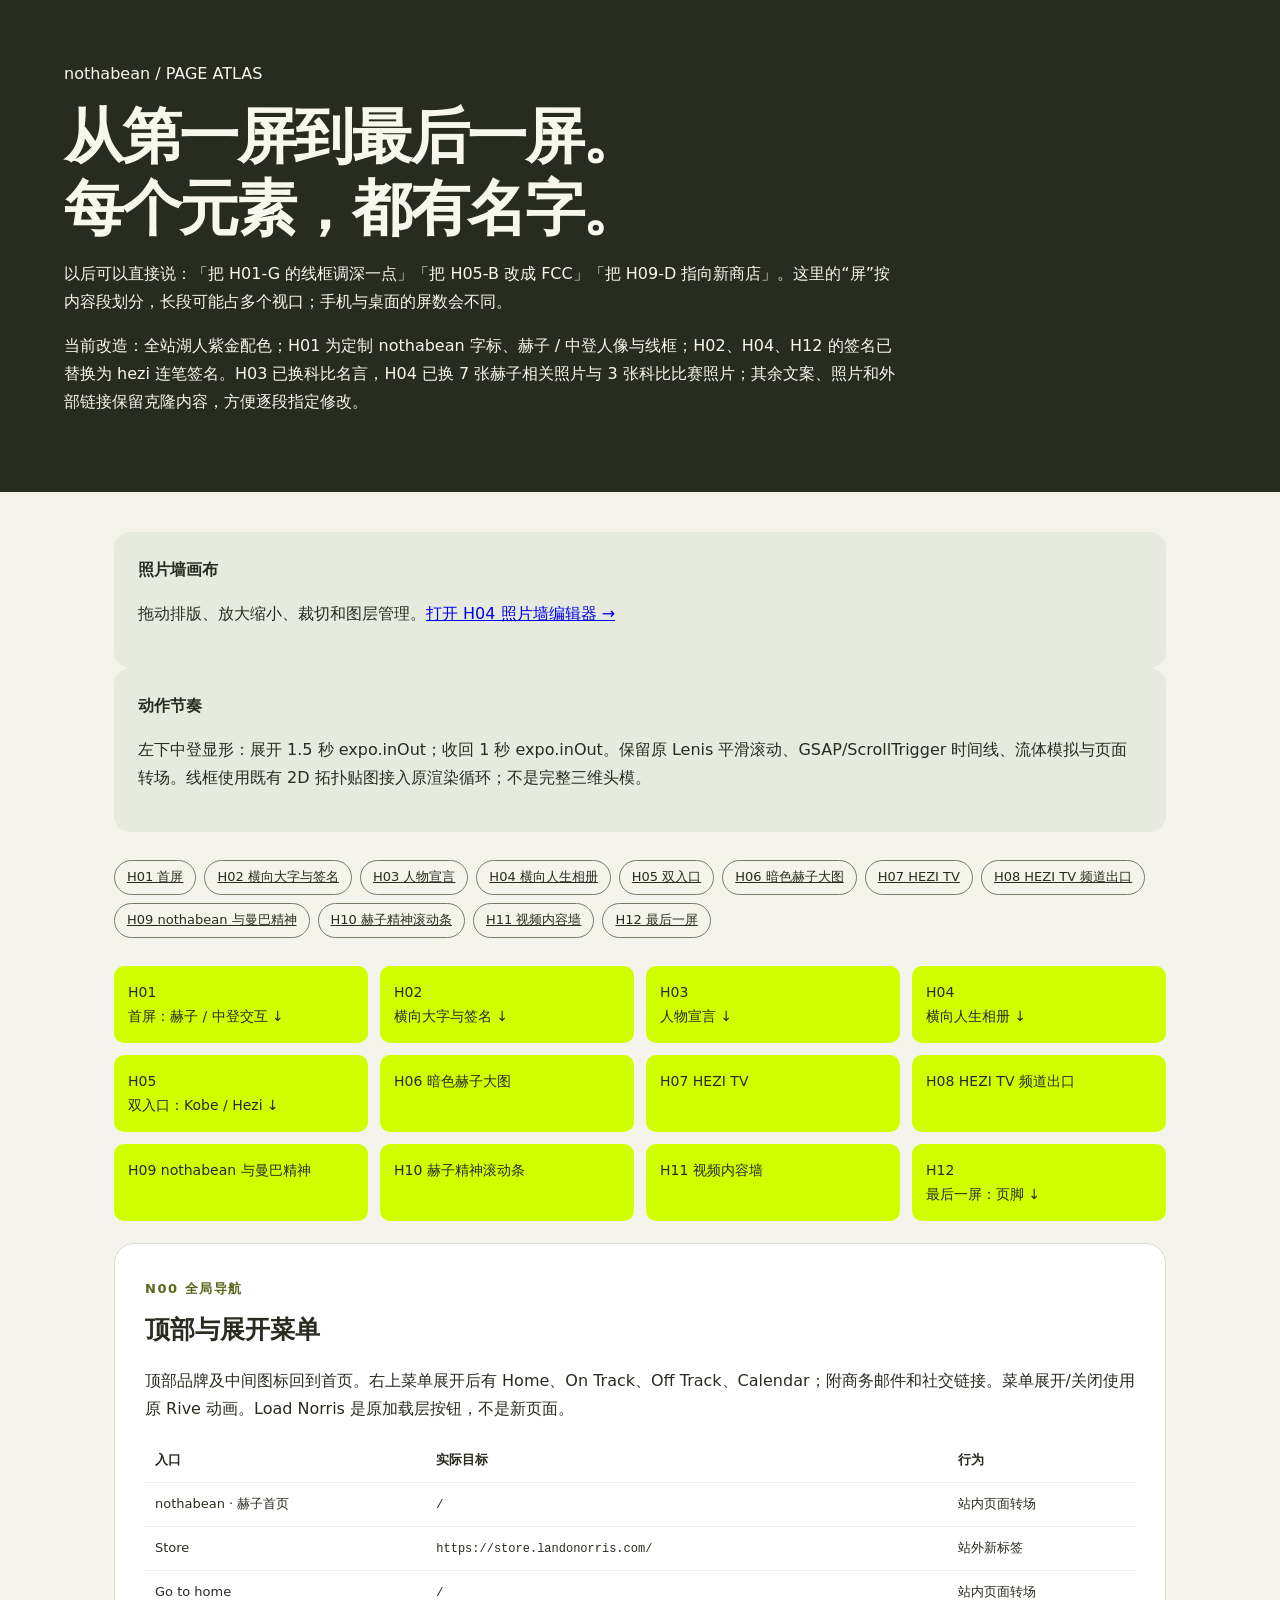
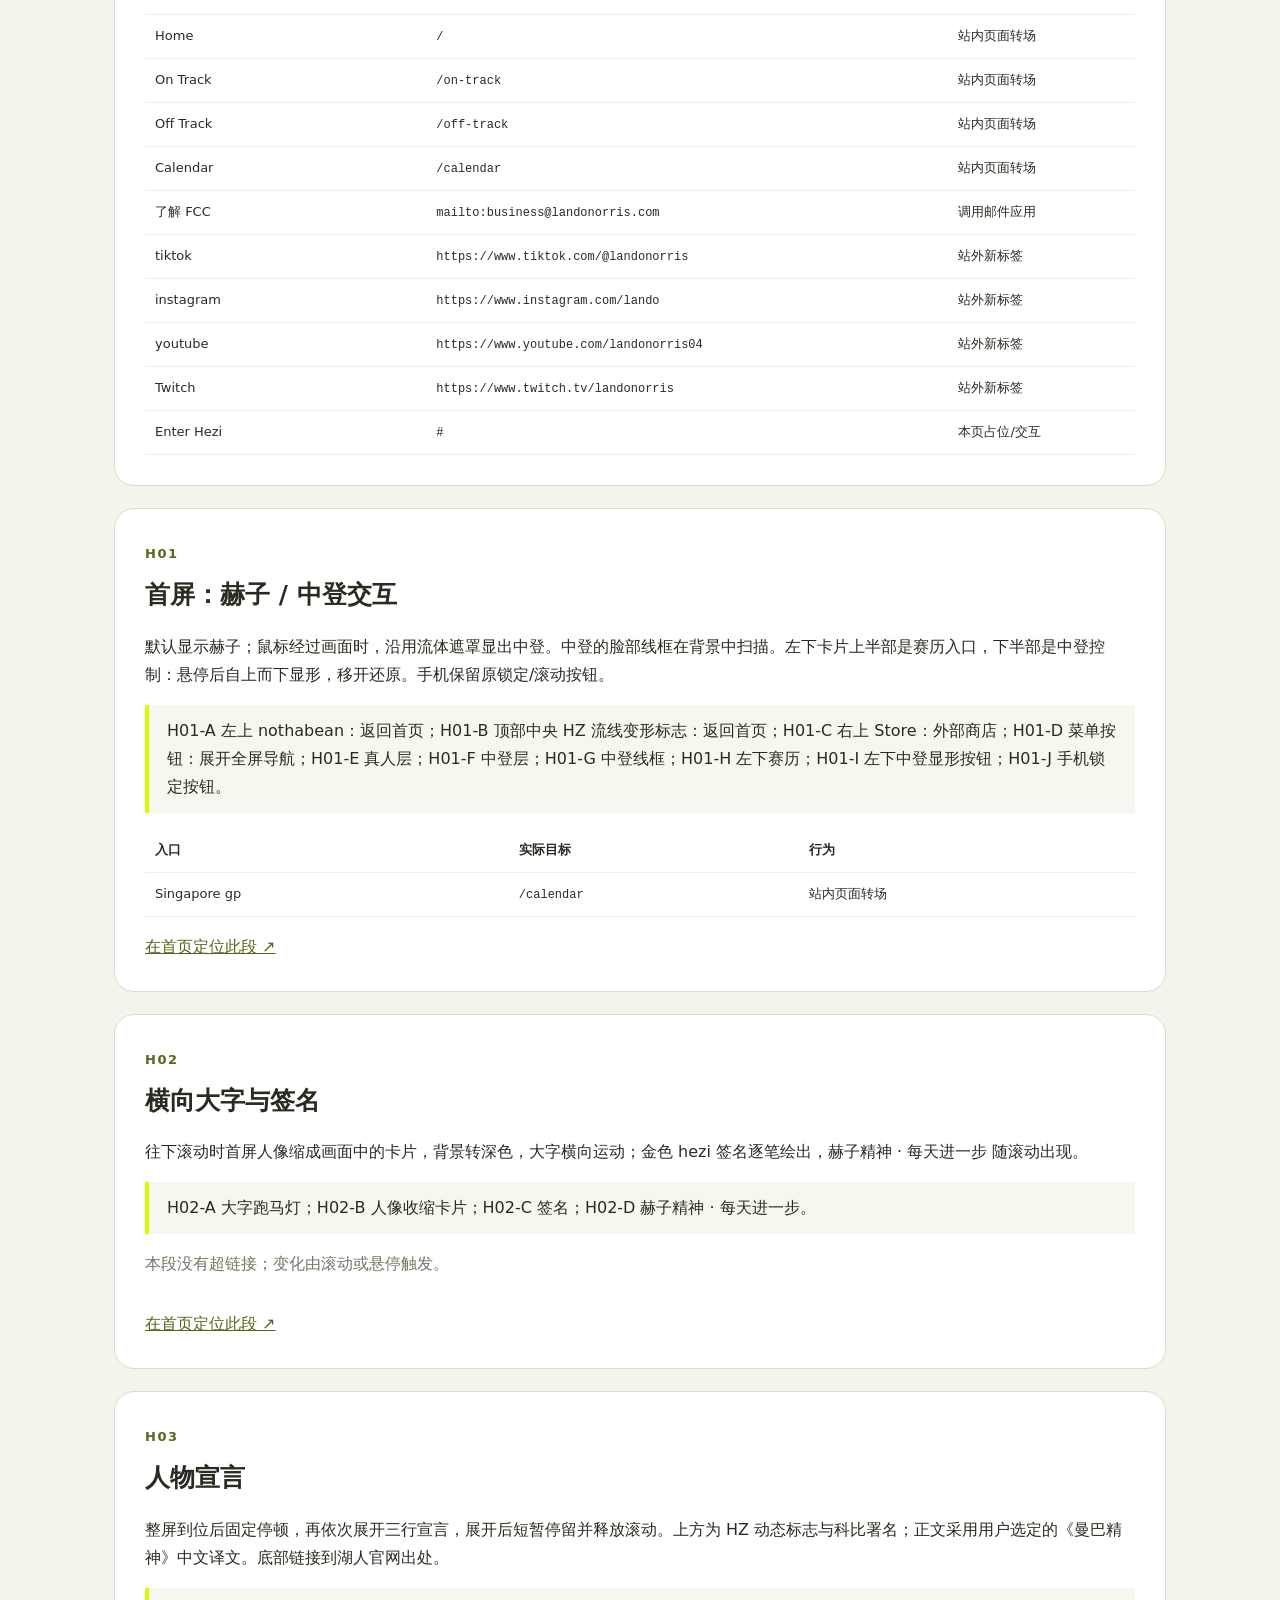
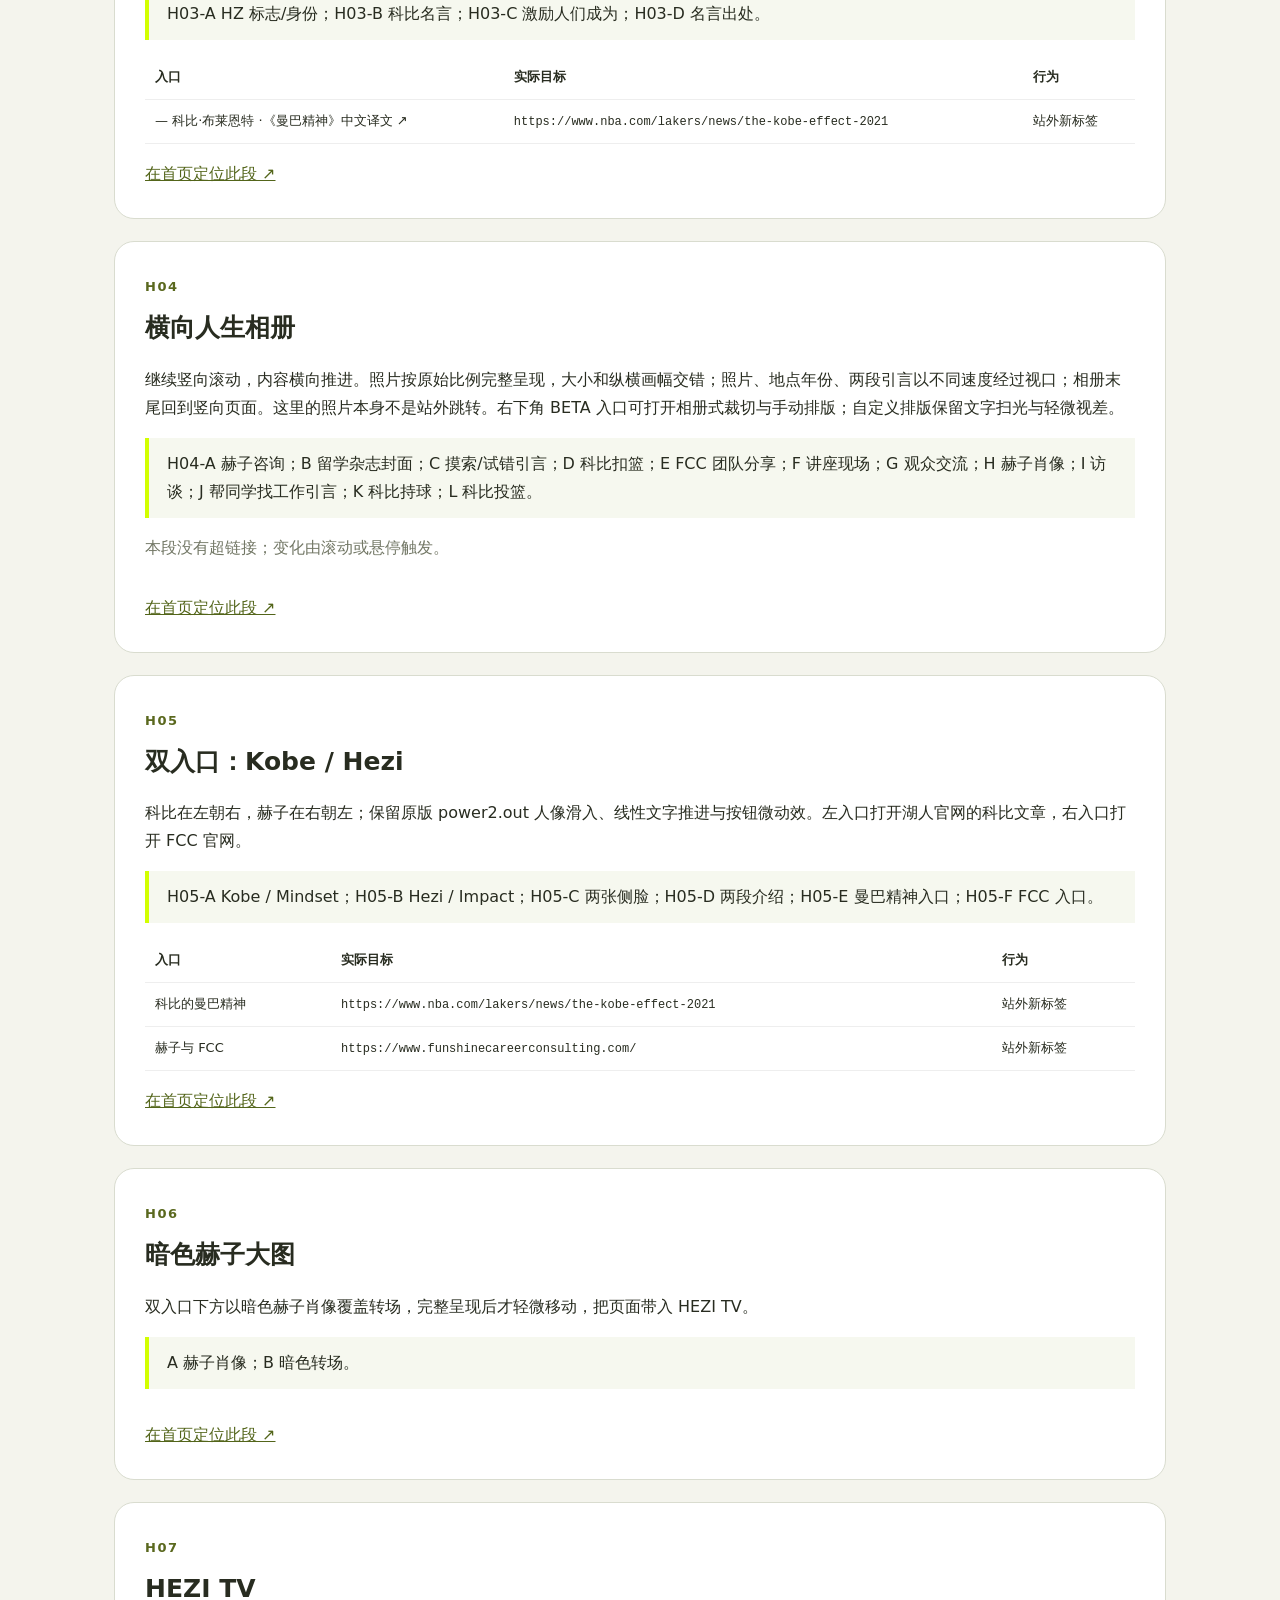
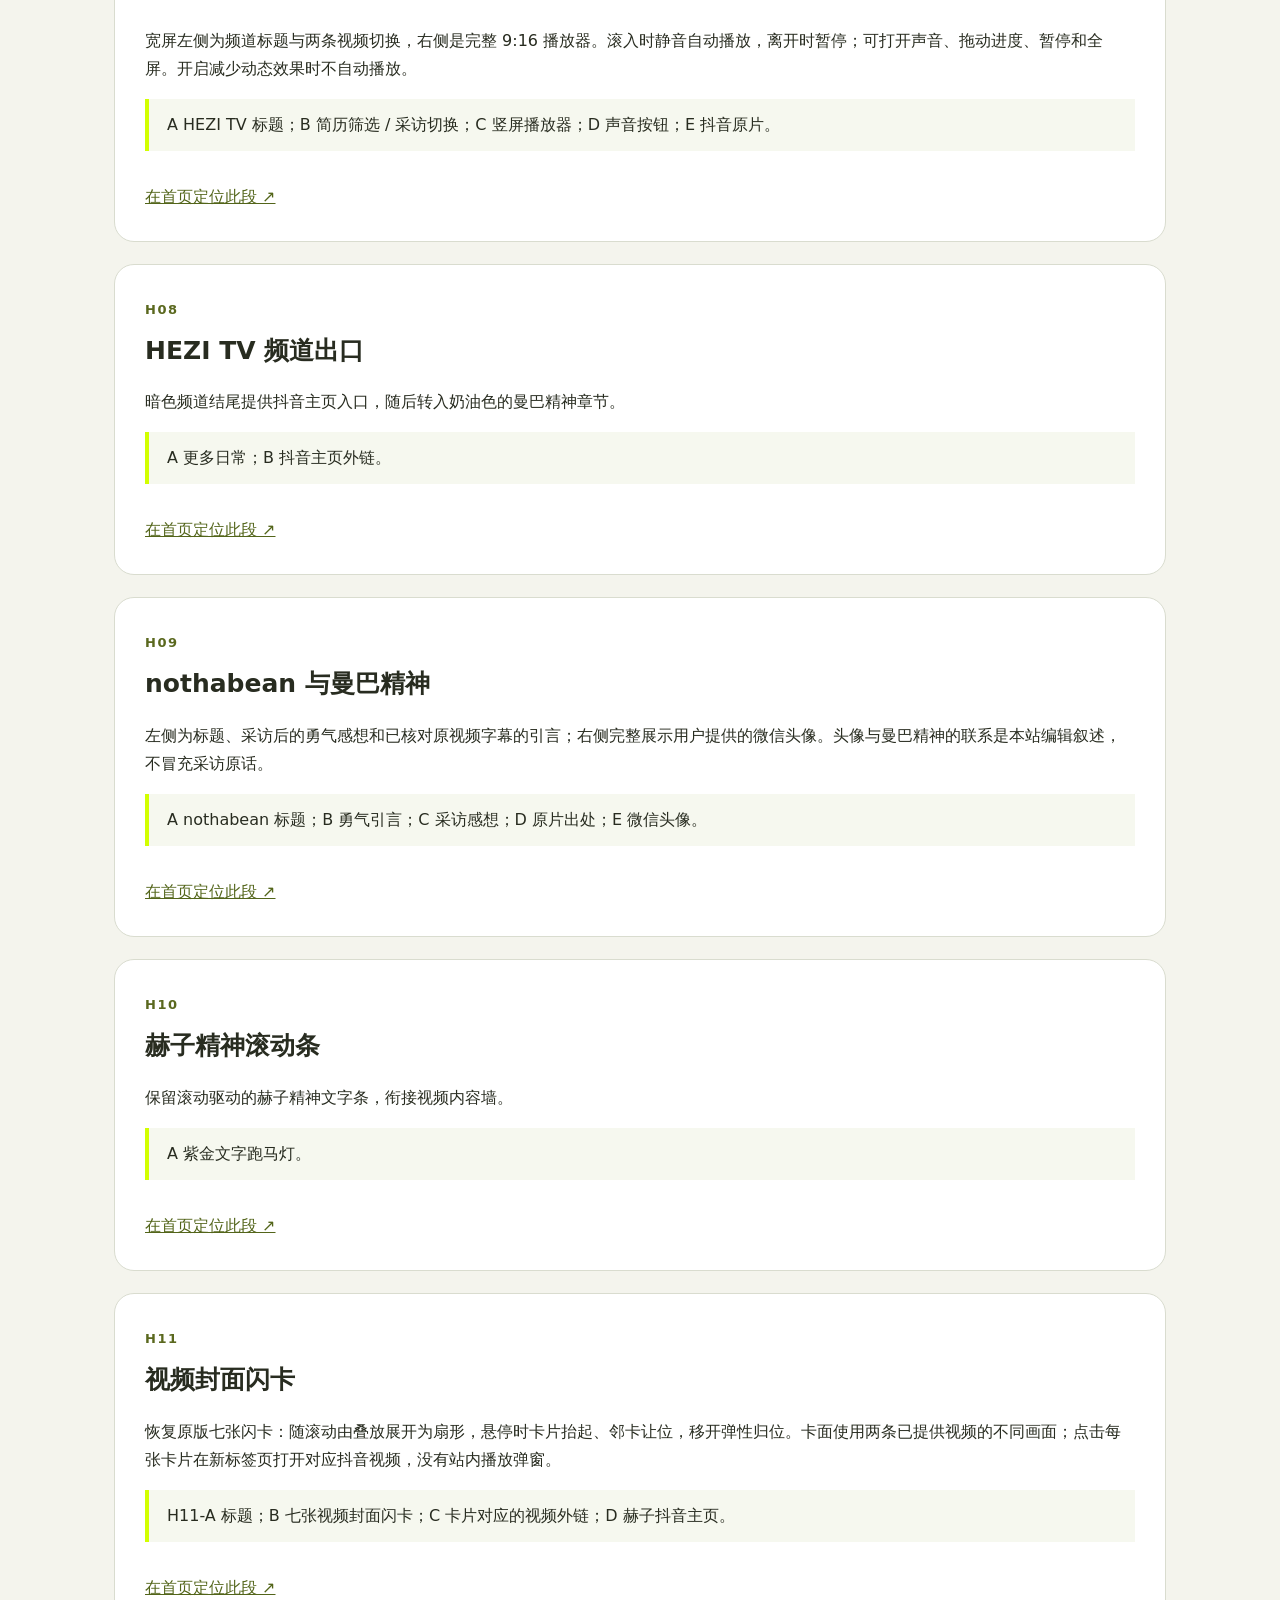
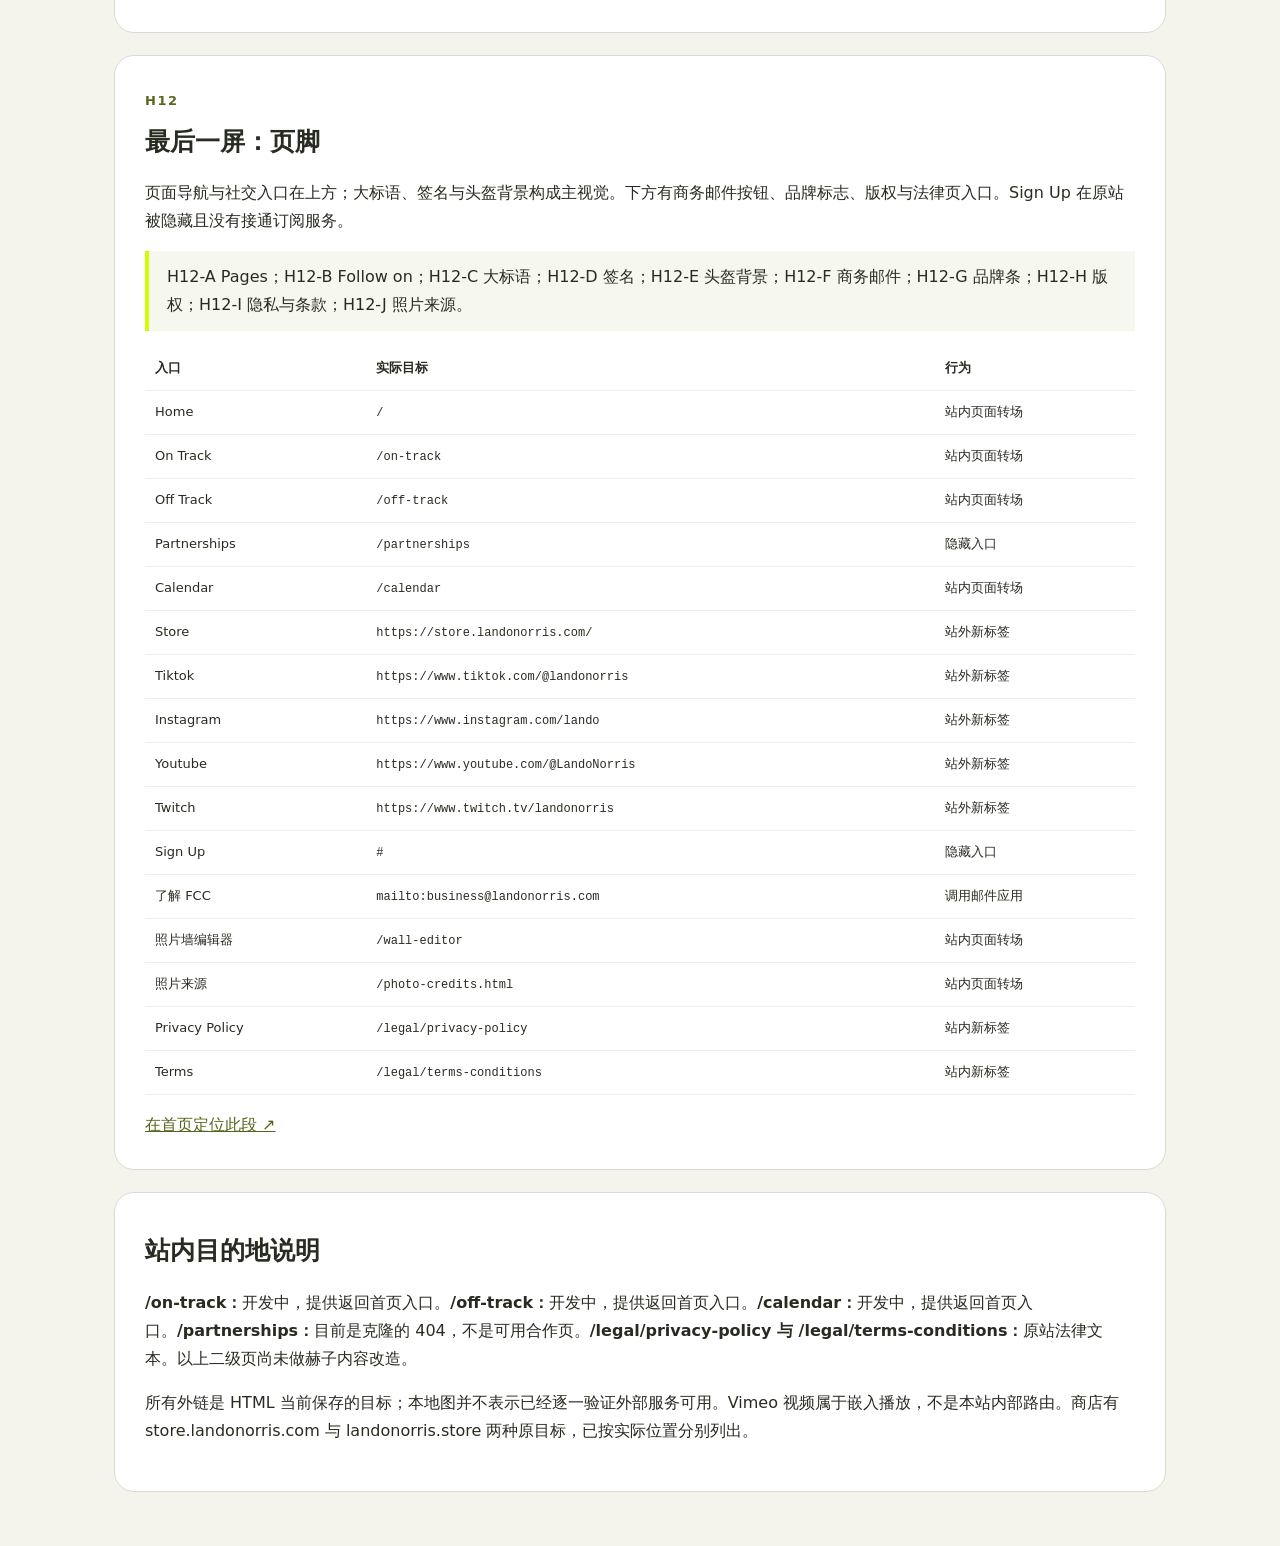
==== page-map/index.html @ 6757daa9 "Publish Hezi website on GitHub Pages" ====
<!DOCTYPE html>

<html lang="zh-CN"><meta charset="utf-8"/><meta content="width=device-width,initial-scale=1" name="viewport"/><title>赫子首页 · 元素与跳转地图</title><style>
*{box-sizing:border-box}body{margin:0;background:#f4f4ed;color:#282c20;font:16px/1.75 system-ui,sans-serif}header{background:#282c20;color:#f7f7f0;padding:60px max(5vw,24px)}h1{font-size:clamp(30px,5vw,60px);line-height:1.2;letter-spacing:-.04em;margin:12px 0}header p{max-width:840px}main{max-width:1100px;margin:auto;padding:40px 24px}nav{display:flex;gap:8px;flex-wrap:wrap;margin:28px 0}nav a{border:1px solid #757d66;border-radius:30px;padding:5px 12px;color:inherit;font-size:13px}article{background:white;border:1px solid #d9dccf;border-radius:20px;padding:30px;margin:22px 0;scroll-margin-top:20px}.num{color:#5a681e;font-weight:800;font-size:13px;letter-spacing:.12em}h2{margin:6px 0 15px;font-size:25px}.elements{border-left:4px solid #d2ff00;padding:12px 18px;background:#f6f8ef}.muted{color:#727765}table{width:100%;border-collapse:collapse;font-size:13px}td,th{text-align:left;border-bottom:1px solid #eee;padding:10px;overflow-wrap:anywhere}code{font-size:12px}.jump{display:inline-block;margin-top:16px;color:#53651a}.flow{display:grid;grid-template-columns:repeat(4,1fr);gap:12px}.flow a{padding:14px;background:#d2ff00;border-radius:10px;color:#282c20;text-decoration:none;font-size:14px}aside{background:#e7eadf;padding:24px;border-radius:16px}@media(max-width:650px){.flow{grid-template-columns:repeat(2,1fr)}article{padding:20px}td,th{padding:5px;font-size:12px}}
</style><header><div>nothabean / PAGE ATLAS</div><h1>从第一屏到最后一屏。<br/>每个元素，都有名字。</h1><p>以后可以直接说：「把 H01-G 的线框调深一点」「把 H05-B 改成 FCC」「把 H09-D 指向新商店」。这里的“屏”按内容段划分，长段可能占多个视口；手机与桌面的屏数会不同。</p><p>当前改造：全站湖人紫金配色；H01 为定制 nothabean 字标、赫子 / 中登人像与线框；H02、H04、H12 的签名已替换为 hezi 连笔签名。H03 已换科比名言，H04 已换 7 张赫子相关照片与 3 张科比比赛照片；其余文案、照片和外部链接保留克隆内容，方便逐段指定修改。</p></header><main><aside><b>照片墙画布</b><p>拖动排版、放大缩小、裁切和图层管理。<a href="/hezi-site/wall-editor">打开 H04 照片墙编辑器 →</a></p></aside><aside><b>动作节奏</b><p>左下中登显形：展开 1.5 秒 expo.inOut；收回 1 秒 expo.inOut。保留原 Lenis 平滑滚动、GSAP/ScrollTrigger 时间线、流体模拟与页面转场。线框使用既有 2D 拓扑贴图接入原渲染循环；不是完整三维头模。</p></aside><nav><a href="#H01">H01 首屏</a><a href="#H02">H02 横向大字与签名</a><a href="#H03">H03 人物宣言</a><a href="#H04">H04 横向人生相册</a><a href="#H05">H05 双入口</a><a href="#H06">H06 暗色赫子大图</a><a href="#H07">H07 HEZI TV</a><a href="#H08">H08 HEZI TV 频道出口</a><a href="#H09">H09 nothabean 与曼巴精神</a><a href="#H10">H10 赫子精神滚动条</a><a href="#H11">H11 视频内容墙</a><a href="#H12">H12 最后一屏</a></nav><div class="flow"><a href="#H01">H01<br/>首屏：赫子 / 中登交互 ↓</a><a href="#H02">H02<br/>横向大字与签名 ↓</a><a href="#H03">H03<br/>人物宣言 ↓</a><a href="#H04">H04<br/>横向人生相册 ↓</a><a href="#H05">H05<br/>双入口：Kobe / Hezi ↓</a><a href="#H06">H06 暗色赫子大图</a><a href="#H07">H07 HEZI TV</a><a href="#H08">H08 HEZI TV 频道出口</a><a href="#H09">H09 nothabean 与曼巴精神</a><a href="#H10">H10 赫子精神滚动条</a><a href="#H11">H11 视频内容墙</a><a href="#H12">H12<br/>最后一屏：页脚 ↓</a></div><article id="N00"><span class="num">N00 全局导航</span><h2>顶部与展开菜单</h2><p>顶部品牌及中间图标回到首页。右上菜单展开后有 Home、On Track、Off Track、Calendar；附商务邮件和社交链接。菜单展开/关闭使用原 Rive 动画。Load Norris 是原加载层按钮，不是新页面。</p><table><tr><th>入口</th><th>实际目标</th><th>行为</th></tr><tr><td>nothabean · 赫子首页</td><td><code>/</code></td><td>站内页面转场</td></tr><tr><td>Store</td><td><code>https://store.landonorris.com/</code></td><td>站外新标签</td></tr><tr><td>Go to home</td><td><code>/</code></td><td>站内页面转场</td></tr><tr><td>Home</td><td><code>/</code></td><td>站内页面转场</td></tr><tr><td>On Track</td><td><code>/on-track</code></td><td>站内页面转场</td></tr><tr><td>Off Track</td><td><code>/off-track</code></td><td>站内页面转场</td></tr><tr><td>Calendar</td><td><code>/calendar</code></td><td>站内页面转场</td></tr><tr><td>了解 FCC</td><td><code>mailto:business@landonorris.com</code></td><td>调用邮件应用</td></tr><tr><td>tiktok</td><td><code>https://www.tiktok.com/@landonorris</code></td><td>站外新标签</td></tr><tr><td>instagram</td><td><code>https://www.instagram.com/lando</code></td><td>站外新标签</td></tr><tr><td>youtube</td><td><code>https://www.youtube.com/landonorris04</code></td><td>站外新标签</td></tr><tr><td>Twitch</td><td><code>https://www.twitch.tv/landonorris</code></td><td>站外新标签</td></tr><tr><td>Enter Hezi</td><td><code>#</code></td><td>本页占位/交互</td></tr></table></article><article id="H01"><span class="num">H01</span><h2>首屏：赫子 / 中登交互</h2><p>默认显示赫子；鼠标经过画面时，沿用流体遮罩显出中登。中登的脸部线框在背景中扫描。左下卡片上半部是赛历入口，下半部是中登控制：悬停后自上而下显形，移开还原。手机保留原锁定/滚动按钮。</p><p class="elements">H01-A 左上 nothabean：返回首页；H01-B 顶部中央 HZ 流线变形标志：返回首页；H01-C 右上 Store：外部商店；H01-D 菜单按钮：展开全屏导航；H01-E 真人层；H01-F 中登层；H01-G 中登线框；H01-H 左下赛历；H01-I 左下中登显形按钮；H01-J 手机锁定按钮。</p><table><tr><th>入口</th><th>实际目标</th><th>行为</th></tr><tr><td>Singapore gp</td><td><code>/calendar</code></td><td>站内页面转场</td></tr></table><a class="jump" href="/hezi-site/#H01">在首页定位此段 ↗</a></article><article id="H02"><span class="num">H02</span><h2>横向大字与签名</h2><p>往下滚动时首屏人像缩成画面中的卡片，背景转深色，大字横向运动；金色 hezi 签名逐笔绘出，赫子精神 · 每天进一步 随滚动出现。</p><p class="elements">H02-A 大字跑马灯；H02-B 人像收缩卡片；H02-C 签名；H02-D 赫子精神 · 每天进一步。</p><p class="muted">本段没有超链接；变化由滚动或悬停触发。</p><a class="jump" href="/hezi-site/#H02">在首页定位此段 ↗</a></article><article id="H03"><span class="num">H03</span><h2>人物宣言</h2><p>整屏到位后固定停顿，再依次展开三行宣言，展开后短暂停留并释放滚动。上方为 HZ 动态标志与科比署名；正文采用用户选定的《曼巴精神》中文译文。底部链接到湖人官网出处。</p><p class="elements">H03-A HZ 标志/身份；H03-B 科比名言；H03-C 激励人们成为；H03-D 名言出处。</p><table><tr><th>入口</th><th>实际目标</th><th>行为</th></tr><tr><td>— 科比·布莱恩特 ·《曼巴精神》中文译文 ↗</td><td><code>https://www.nba.com/lakers/news/the-kobe-effect-2021</code></td><td>站外新标签</td></tr></table><a class="jump" href="/hezi-site/#H03">在首页定位此段 ↗</a></article><article id="H04"><span class="num">H04</span><h2>横向人生相册</h2><p>继续竖向滚动，内容横向推进。照片按原始比例完整呈现，大小和纵横画幅交错；照片、地点年份、两段引言以不同速度经过视口；相册末尾回到竖向页面。这里的照片本身不是站外跳转。右下角 BETA 入口可打开相册式裁切与手动排版；自定义排版保留文字扫光与轻微视差。</p><p class="elements">H04-A 赫子咨询；B 留学杂志封面；C 摸索/试错引言；D 科比扣篮；E FCC 团队分享；F 讲座现场；G 观众交流；H 赫子肖像；I 访谈；J 帮同学找工作引言；K 科比持球；L 科比投篮。</p><p class="muted">本段没有超链接；变化由滚动或悬停触发。</p><a class="jump" href="/hezi-site/#H04">在首页定位此段 ↗</a></article><article id="H05"><span class="num">H05</span><h2>双入口：Kobe / Hezi</h2><p>科比在左朝右，赫子在右朝左；保留原版 power2.out 人像滑入、线性文字推进与按钮微动效。左入口打开湖人官网的科比文章，右入口打开 FCC 官网。</p><p class="elements">H05-A Kobe / Mindset；H05-B Hezi / Impact；H05-C 两张侧脸；H05-D 两段介绍；H05-E 曼巴精神入口；H05-F FCC 入口。</p><table><tr><th>入口</th><th>实际目标</th><th>行为</th></tr><tr><td>科比的曼巴精神</td><td><code>https://www.nba.com/lakers/news/the-kobe-effect-2021</code></td><td>站外新标签</td></tr><tr><td>赫子与 FCC</td><td><code>https://www.funshinecareerconsulting.com/</code></td><td>站外新标签</td></tr></table><a class="jump" href="/hezi-site/#H05">在首页定位此段 ↗</a></article><article id="H06"><span class="num">H06</span><h2>暗色赫子大图</h2><p>双入口下方以暗色赫子肖像覆盖转场，完整呈现后才轻微移动，把页面带入 HEZI TV。</p><p class="elements">A 赫子肖像；B 暗色转场。</p><a class="jump" href="/hezi-site/#H06">在首页定位此段 ↗</a></article><article id="H07"><span class="num">H07</span><h2>HEZI TV</h2><p>宽屏左侧为频道标题与两条视频切换，右侧是完整 9:16 播放器。滚入时静音自动播放，离开时暂停；可打开声音、拖动进度、暂停和全屏。开启减少动态效果时不自动播放。</p><p class="elements">A HEZI TV 标题；B 简历筛选 / 采访切换；C 竖屏播放器；D 声音按钮；E 抖音原片。</p><a class="jump" href="/hezi-site/#H07">在首页定位此段 ↗</a></article><article id="H08"><span class="num">H08</span><h2>HEZI TV 频道出口</h2><p>暗色频道结尾提供抖音主页入口，随后转入奶油色的曼巴精神章节。</p><p class="elements">A 更多日常；B 抖音主页外链。</p><a class="jump" href="/hezi-site/#H08">在首页定位此段 ↗</a></article><article id="H09"><span class="num">H09</span><h2>nothabean 与曼巴精神</h2><p>左侧为标题、采访后的勇气感想和已核对原视频字幕的引言；右侧完整展示用户提供的微信头像。头像与曼巴精神的联系是本站编辑叙述，不冒充采访原话。</p><p class="elements">A nothabean 标题；B 勇气引言；C 采访感想；D 原片出处；E 微信头像。</p><a class="jump" href="/hezi-site/#H09">在首页定位此段 ↗</a></article><article id="H10"><span class="num">H10</span><h2>赫子精神滚动条</h2><p>保留滚动驱动的赫子精神文字条，衔接视频内容墙。</p><p class="elements">A 紫金文字跑马灯。</p><a class="jump" href="/hezi-site/#H10">在首页定位此段 ↗</a></article><article id="H11"><span class="num">H11</span><h2>视频封面闪卡</h2><p>恢复原版七张闪卡：随滚动由叠放展开为扇形，悬停时卡片抬起、邻卡让位，移开弹性归位。卡面使用两条已提供视频的不同画面；点击每张卡片在新标签页打开对应抖音视频，没有站内播放弹窗。</p><p class="elements">H11-A 标题；B 七张视频封面闪卡；C 卡片对应的视频外链；D 赫子抖音主页。</p><a class="jump" href="/hezi-site/#H11">在首页定位此段 ↗</a></article><article id="H12"><span class="num">H12</span><h2>最后一屏：页脚</h2><p>页面导航与社交入口在上方；大标语、签名与头盔背景构成主视觉。下方有商务邮件按钮、品牌标志、版权与法律页入口。Sign Up 在原站被隐藏且没有接通订阅服务。</p><p class="elements">H12-A Pages；H12-B Follow on；H12-C 大标语；H12-D 签名；H12-E 头盔背景；H12-F 商务邮件；H12-G 品牌条；H12-H 版权；H12-I 隐私与条款；H12-J 照片来源。</p><table><tr><th>入口</th><th>实际目标</th><th>行为</th></tr><tr><td>Home</td><td><code>/</code></td><td>站内页面转场</td></tr><tr><td>On Track</td><td><code>/on-track</code></td><td>站内页面转场</td></tr><tr><td>Off Track</td><td><code>/off-track</code></td><td>站内页面转场</td></tr><tr><td>Partnerships</td><td><code>/partnerships</code></td><td>隐藏入口</td></tr><tr><td>Calendar</td><td><code>/calendar</code></td><td>站内页面转场</td></tr><tr><td>Store</td><td><code>https://store.landonorris.com/</code></td><td>站外新标签</td></tr><tr><td>Tiktok</td><td><code>https://www.tiktok.com/@landonorris</code></td><td>站外新标签</td></tr><tr><td>Instagram</td><td><code>https://www.instagram.com/lando</code></td><td>站外新标签</td></tr><tr><td>Youtube</td><td><code>https://www.youtube.com/@LandoNorris</code></td><td>站外新标签</td></tr><tr><td>Twitch</td><td><code>https://www.twitch.tv/landonorris</code></td><td>站外新标签</td></tr><tr><td>Sign Up</td><td><code>#</code></td><td>隐藏入口</td></tr><tr><td>了解 FCC</td><td><code>mailto:business@landonorris.com</code></td><td>调用邮件应用</td></tr><tr><td>照片墙编辑器</td><td><code>/wall-editor</code></td><td>站内页面转场</td></tr><tr><td>照片来源</td><td><code>/photo-credits.html</code></td><td>站内页面转场</td></tr><tr><td>Privacy Policy</td><td><code>/legal/privacy-policy</code></td><td>站内新标签</td></tr><tr><td>Terms</td><td><code>/legal/terms-conditions</code></td><td>站内新标签</td></tr></table><a class="jump" href="/hezi-site/#H12">在首页定位此段 ↗</a></article><article><h2>站内目的地说明</h2><p><b>/on-track：</b>开发中，提供返回首页入口。<b>/off-track：</b>开发中，提供返回首页入口。<b>/calendar：</b>开发中，提供返回首页入口。<b>/partnerships：</b>目前是克隆的 404，不是可用合作页。<b>/legal/privacy-policy 与 /legal/terms-conditions：</b>原站法律文本。以上二级页尚未做赫子内容改造。</p><p>所有外链是 HTML 当前保存的目标；本地图并不表示已经逐一验证外部服务可用。Vimeo 视频属于嵌入播放，不是本站内部路由。商店有 store.landonorris.com 与 landonorris.store 两种原目标，已按实际位置分别列出。</p></article></main></html>
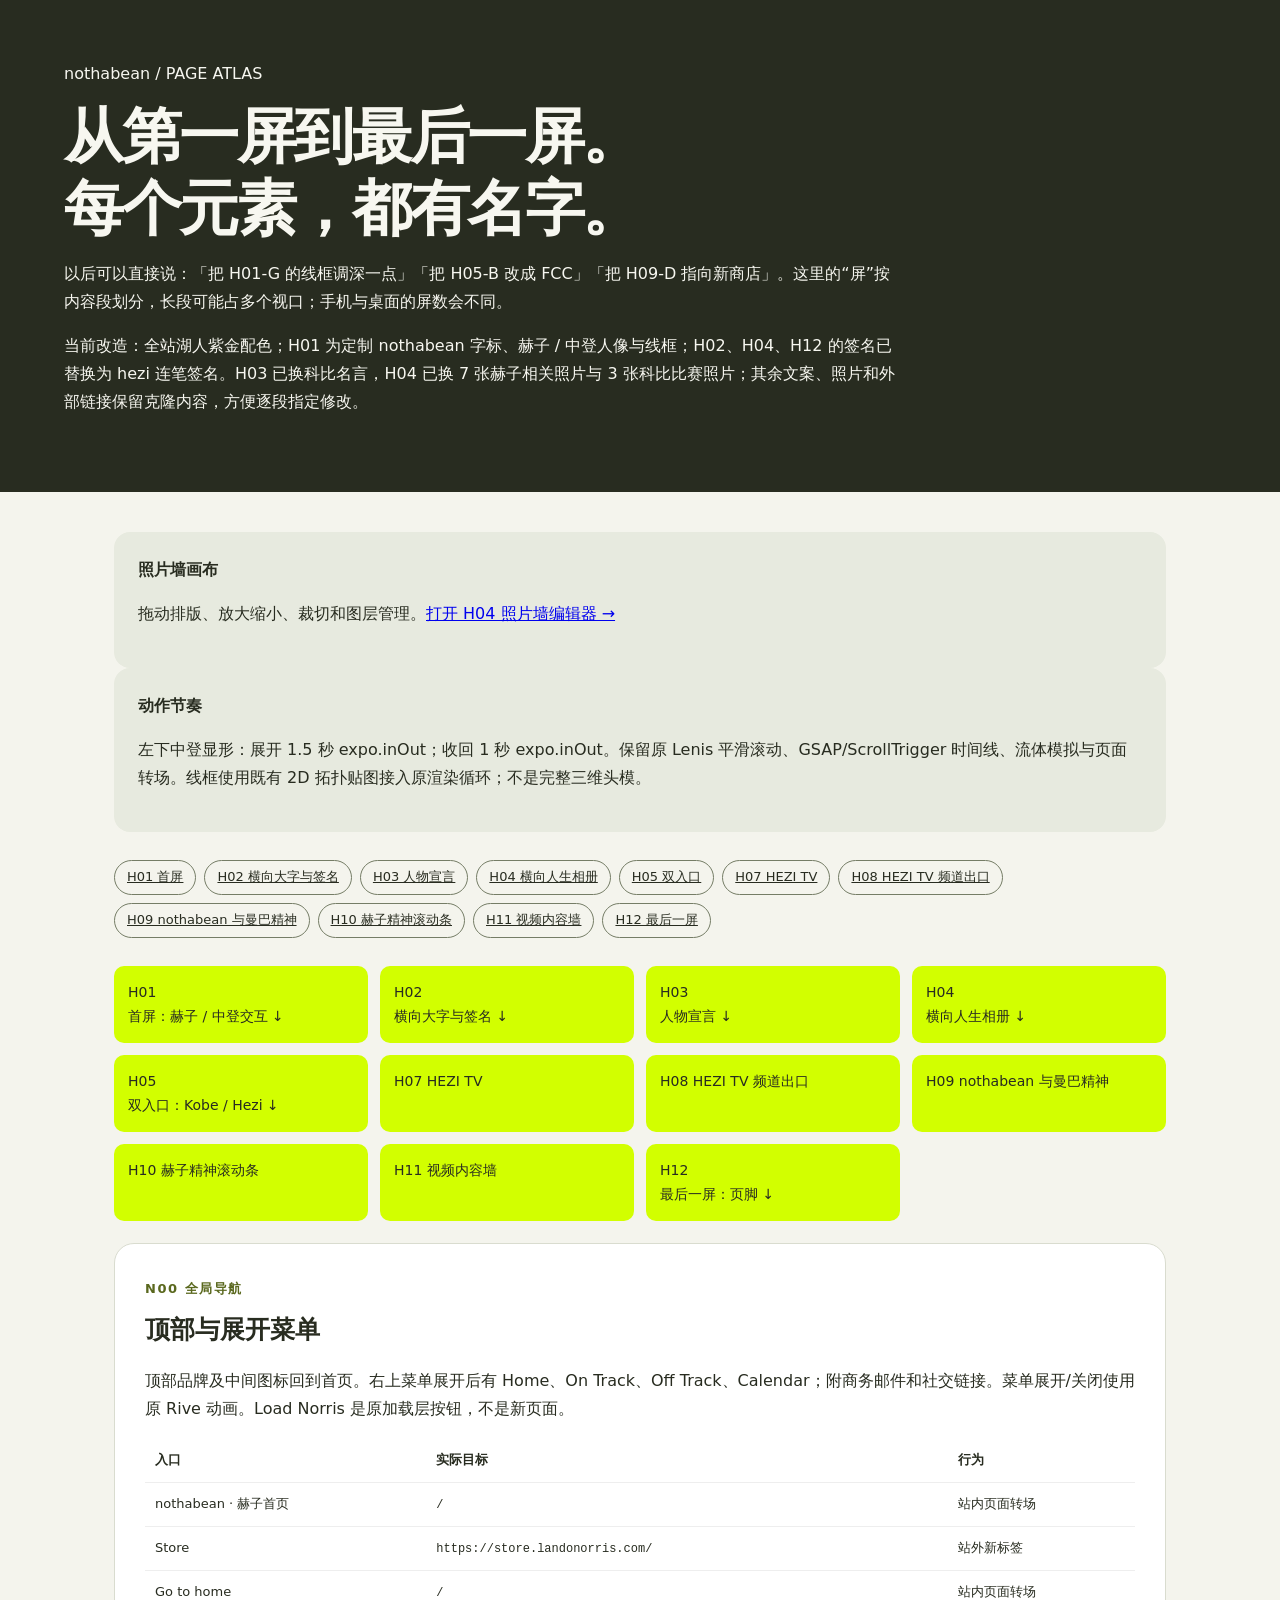
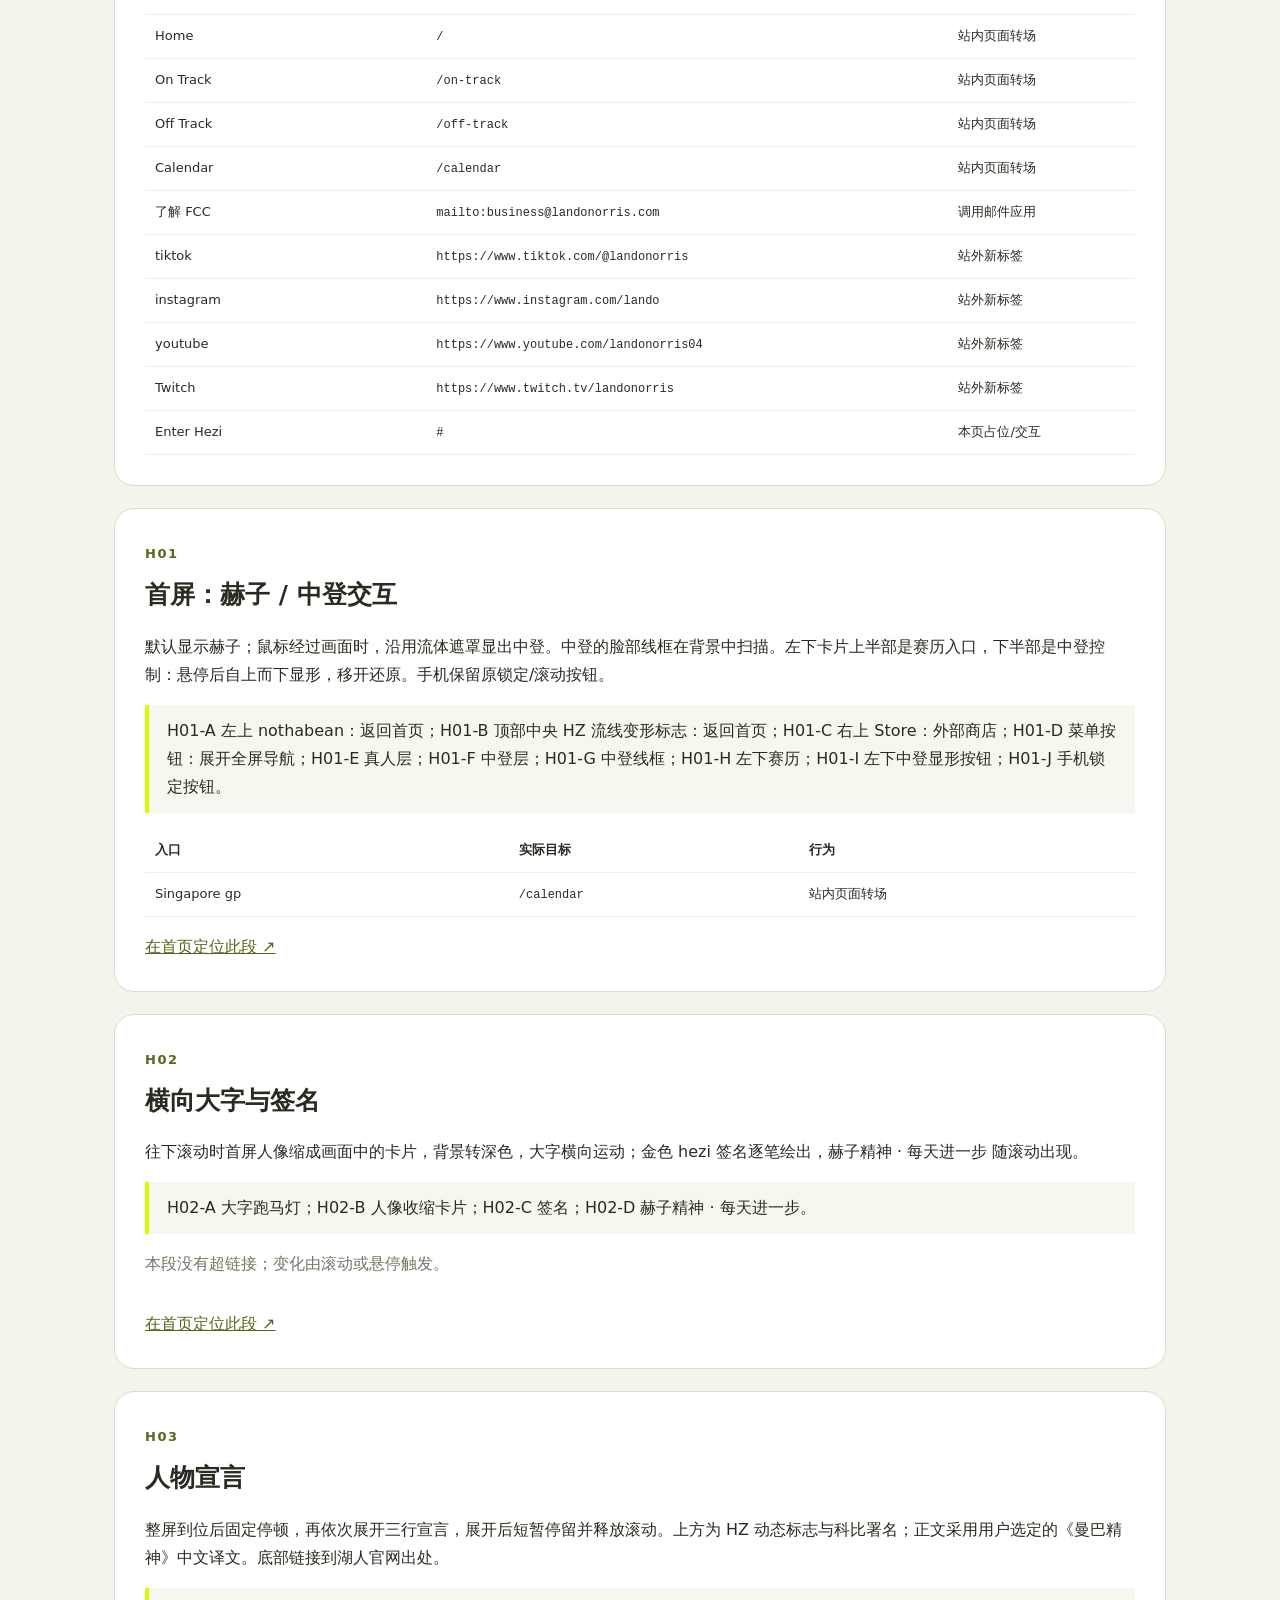
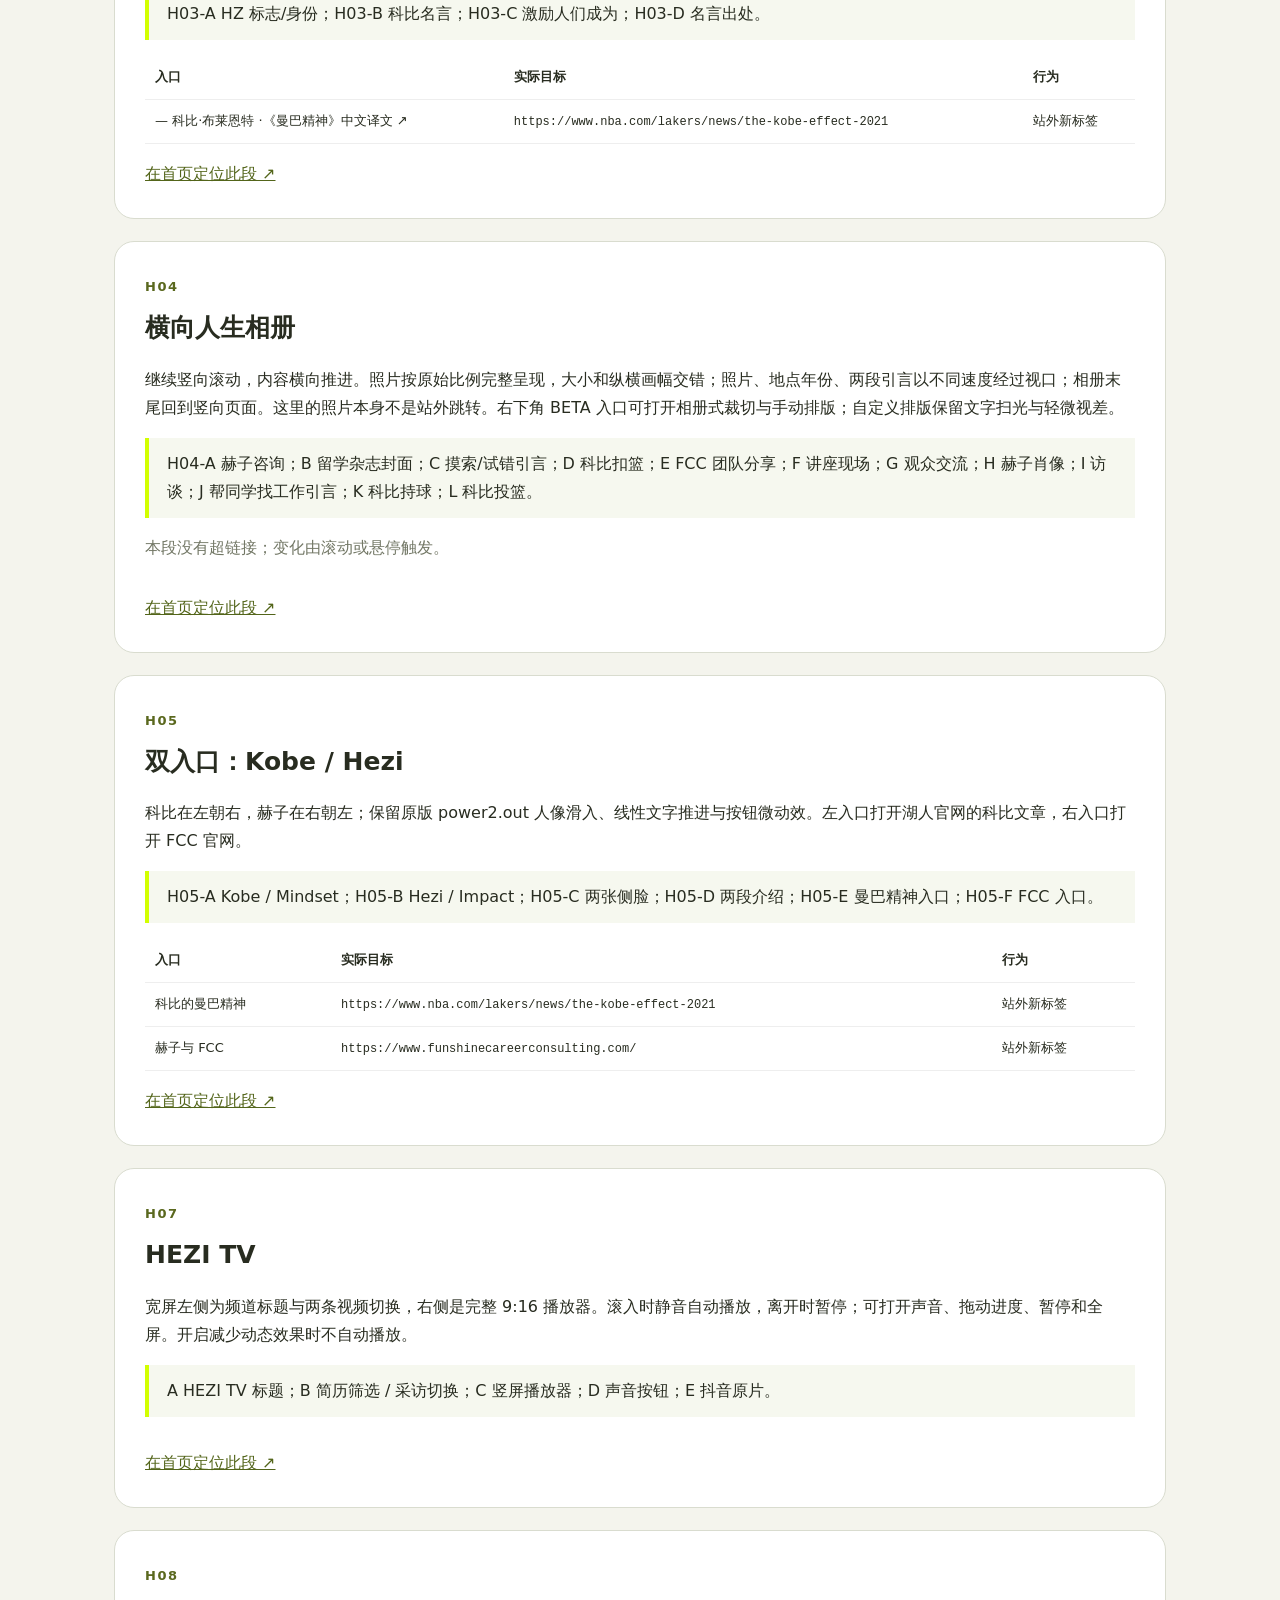
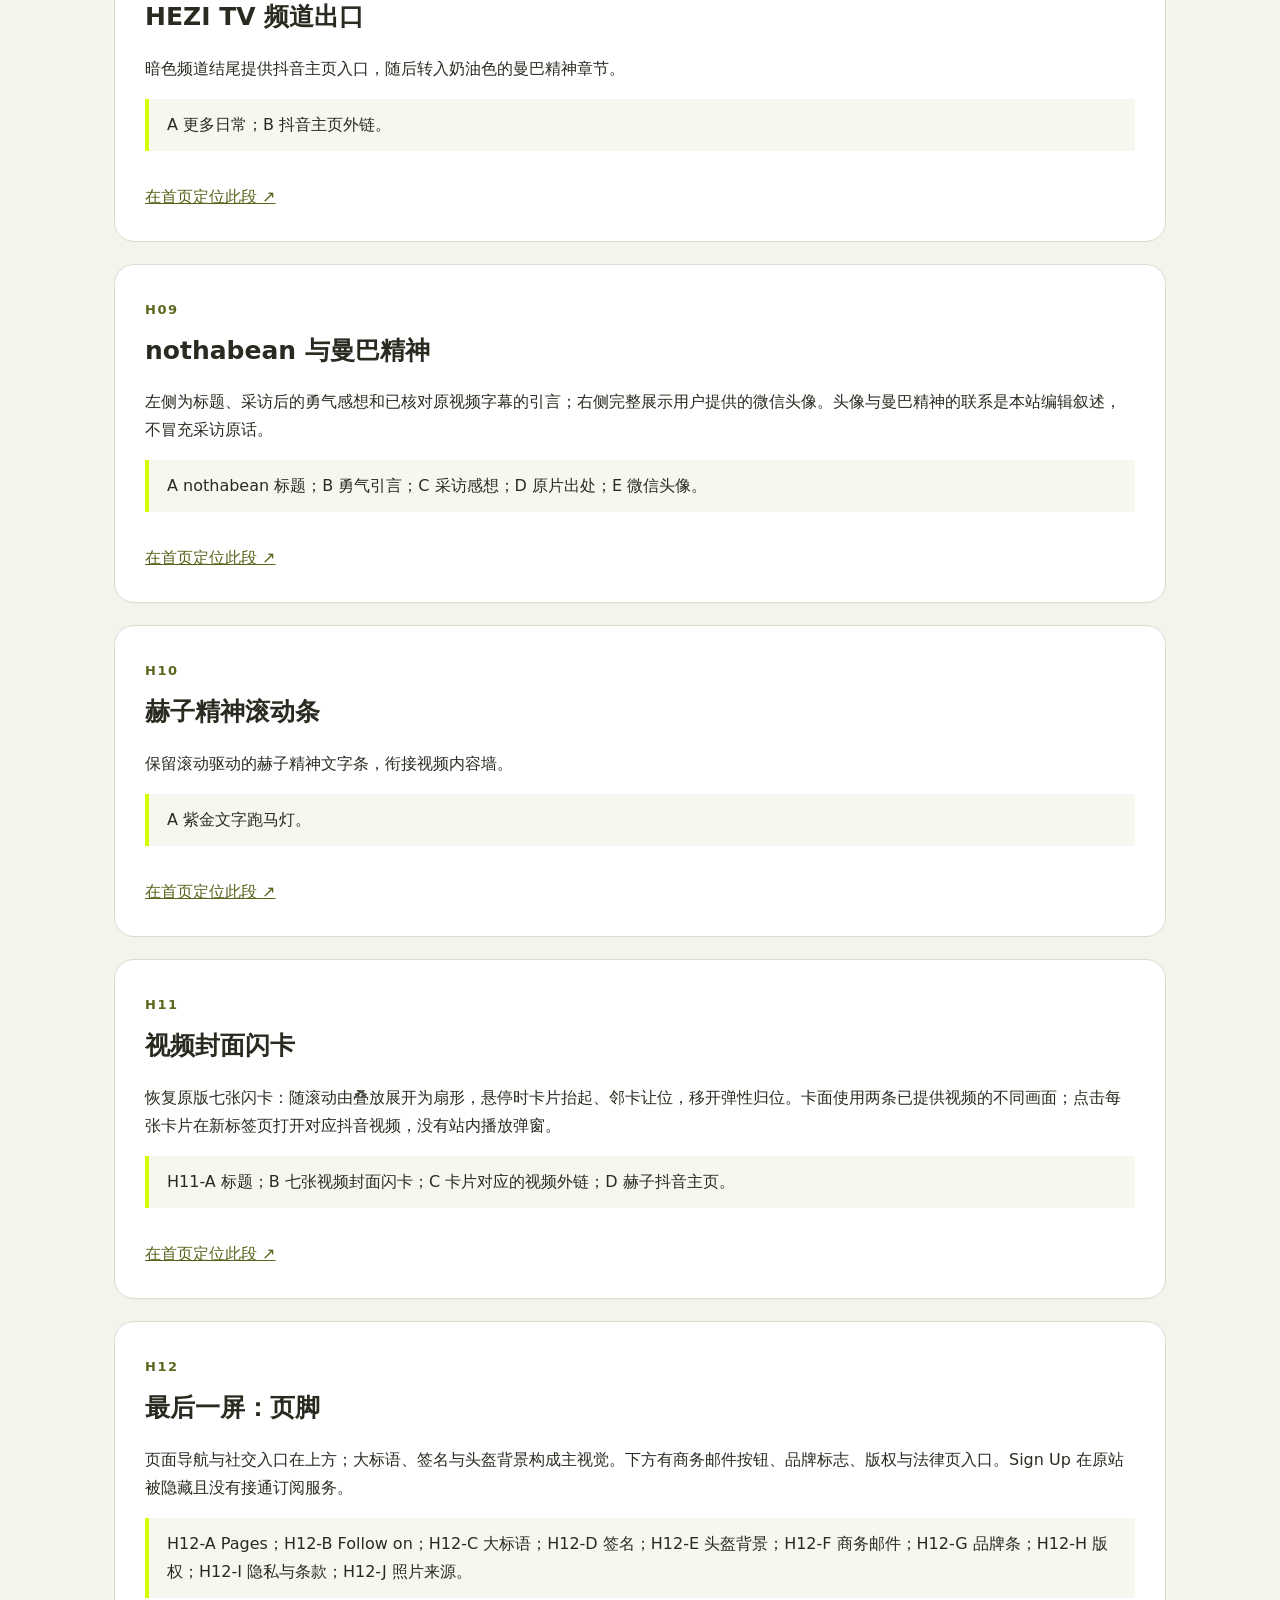
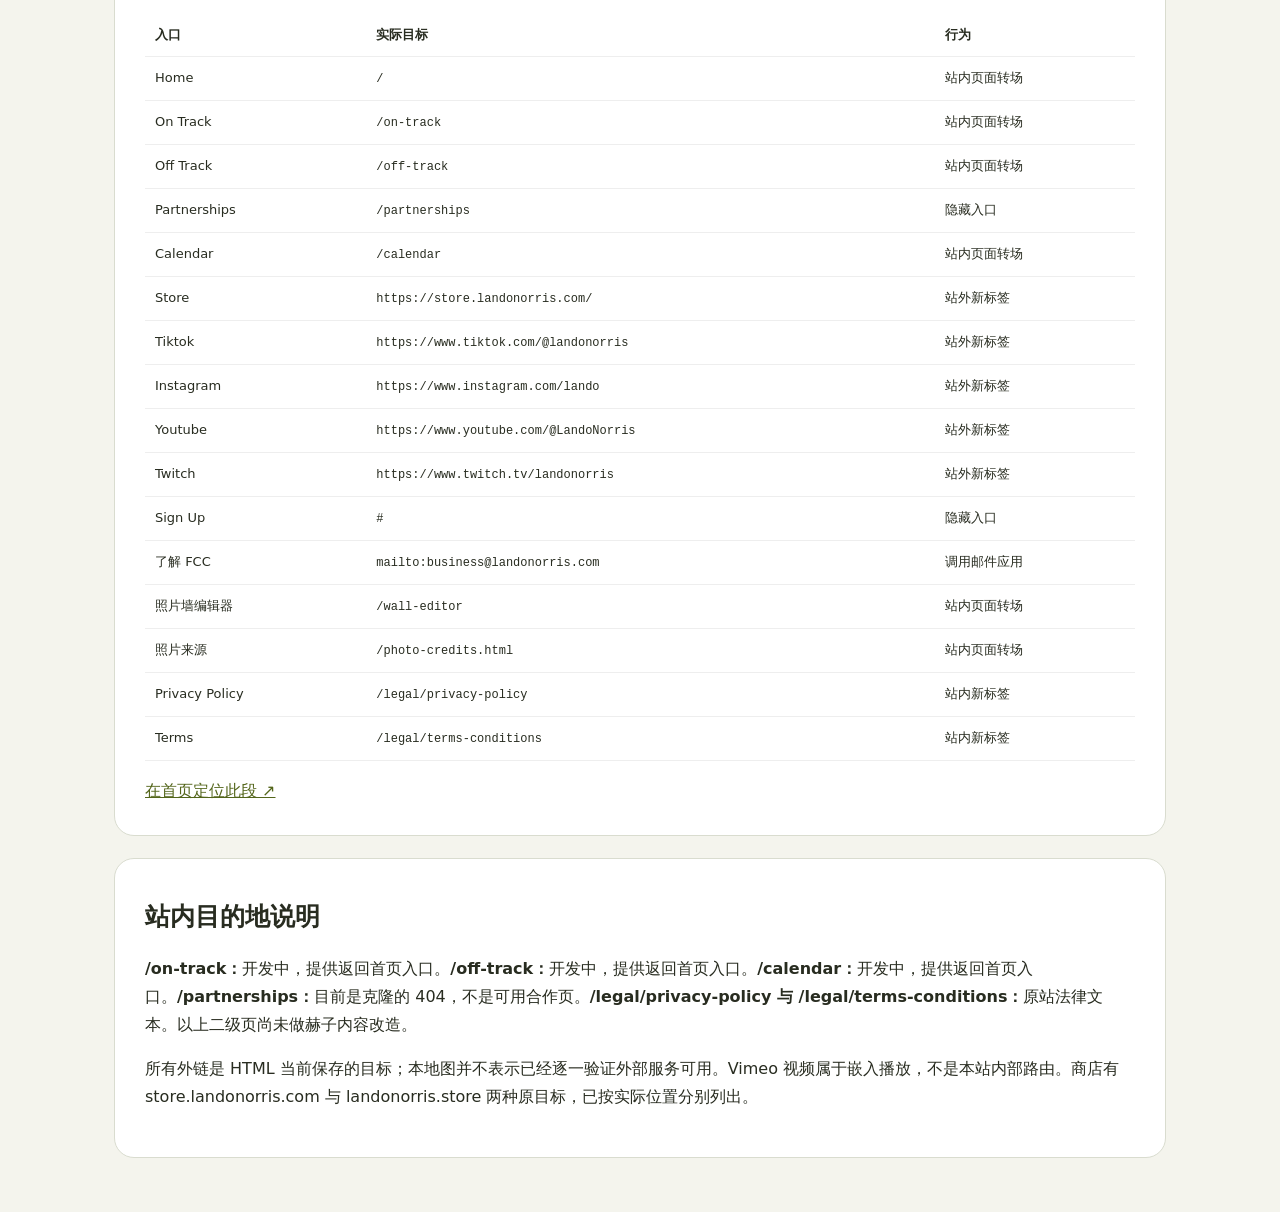
==== commit e8a7ebb7: "Refine dual entrance and social covers" ====
--- a/page-map/index.html
+++ b/page-map/index.html
@@ -2,4 +2,4 @@
 
 <html lang="zh-CN"><meta charset="utf-8"/><meta content="width=device-width,initial-scale=1" name="viewport"/><title>赫子首页 · 元素与跳转地图</title><style>
 *{box-sizing:border-box}body{margin:0;background:#f4f4ed;color:#282c20;font:16px/1.75 system-ui,sans-serif}header{background:#282c20;color:#f7f7f0;padding:60px max(5vw,24px)}h1{font-size:clamp(30px,5vw,60px);line-height:1.2;letter-spacing:-.04em;margin:12px 0}header p{max-width:840px}main{max-width:1100px;margin:auto;padding:40px 24px}nav{display:flex;gap:8px;flex-wrap:wrap;margin:28px 0}nav a{border:1px solid #757d66;border-radius:30px;padding:5px 12px;color:inherit;font-size:13px}article{background:white;border:1px solid #d9dccf;border-radius:20px;padding:30px;margin:22px 0;scroll-margin-top:20px}.num{color:#5a681e;font-weight:800;font-size:13px;letter-spacing:.12em}h2{margin:6px 0 15px;font-size:25px}.elements{border-left:4px solid #d2ff00;padding:12px 18px;background:#f6f8ef}.muted{color:#727765}table{width:100%;border-collapse:collapse;font-size:13px}td,th{text-align:left;border-bottom:1px solid #eee;padding:10px;overflow-wrap:anywhere}code{font-size:12px}.jump{display:inline-block;margin-top:16px;color:#53651a}.flow{display:grid;grid-template-columns:repeat(4,1fr);gap:12px}.flow a{padding:14px;background:#d2ff00;border-radius:10px;color:#282c20;text-decoration:none;font-size:14px}aside{background:#e7eadf;padding:24px;border-radius:16px}@media(max-width:650px){.flow{grid-template-columns:repeat(2,1fr)}article{padding:20px}td,th{padding:5px;font-size:12px}}
-</style><header><div>nothabean / PAGE ATLAS</div><h1>从第一屏到最后一屏。<br/>每个元素，都有名字。</h1><p>以后可以直接说：「把 H01-G 的线框调深一点」「把 H05-B 改成 FCC」「把 H09-D 指向新商店」。这里的“屏”按内容段划分，长段可能占多个视口；手机与桌面的屏数会不同。</p><p>当前改造：全站湖人紫金配色；H01 为定制 nothabean 字标、赫子 / 中登人像与线框；H02、H04、H12 的签名已替换为 hezi 连笔签名。H03 已换科比名言，H04 已换 7 张赫子相关照片与 3 张科比比赛照片；其余文案、照片和外部链接保留克隆内容，方便逐段指定修改。</p></header><main><aside><b>照片墙画布</b><p>拖动排版、放大缩小、裁切和图层管理。<a href="/hezi-site/wall-editor">打开 H04 照片墙编辑器 →</a></p></aside><aside><b>动作节奏</b><p>左下中登显形：展开 1.5 秒 expo.inOut；收回 1 秒 expo.inOut。保留原 Lenis 平滑滚动、GSAP/ScrollTrigger 时间线、流体模拟与页面转场。线框使用既有 2D 拓扑贴图接入原渲染循环；不是完整三维头模。</p></aside><nav><a href="#H01">H01 首屏</a><a href="#H02">H02 横向大字与签名</a><a href="#H03">H03 人物宣言</a><a href="#H04">H04 横向人生相册</a><a href="#H05">H05 双入口</a><a href="#H06">H06 暗色赫子大图</a><a href="#H07">H07 HEZI TV</a><a href="#H08">H08 HEZI TV 频道出口</a><a href="#H09">H09 nothabean 与曼巴精神</a><a href="#H10">H10 赫子精神滚动条</a><a href="#H11">H11 视频内容墙</a><a href="#H12">H12 最后一屏</a></nav><div class="flow"><a href="#H01">H01<br/>首屏：赫子 / 中登交互 ↓</a><a href="#H02">H02<br/>横向大字与签名 ↓</a><a href="#H03">H03<br/>人物宣言 ↓</a><a href="#H04">H04<br/>横向人生相册 ↓</a><a href="#H05">H05<br/>双入口：Kobe / Hezi ↓</a><a href="#H06">H06 暗色赫子大图</a><a href="#H07">H07 HEZI TV</a><a href="#H08">H08 HEZI TV 频道出口</a><a href="#H09">H09 nothabean 与曼巴精神</a><a href="#H10">H10 赫子精神滚动条</a><a href="#H11">H11 视频内容墙</a><a href="#H12">H12<br/>最后一屏：页脚 ↓</a></div><article id="N00"><span class="num">N00 全局导航</span><h2>顶部与展开菜单</h2><p>顶部品牌及中间图标回到首页。右上菜单展开后有 Home、On Track、Off Track、Calendar；附商务邮件和社交链接。菜单展开/关闭使用原 Rive 动画。Load Norris 是原加载层按钮，不是新页面。</p><table><tr><th>入口</th><th>实际目标</th><th>行为</th></tr><tr><td>nothabean · 赫子首页</td><td><code>/</code></td><td>站内页面转场</td></tr><tr><td>Store</td><td><code>https://store.landonorris.com/</code></td><td>站外新标签</td></tr><tr><td>Go to home</td><td><code>/</code></td><td>站内页面转场</td></tr><tr><td>Home</td><td><code>/</code></td><td>站内页面转场</td></tr><tr><td>On Track</td><td><code>/on-track</code></td><td>站内页面转场</td></tr><tr><td>Off Track</td><td><code>/off-track</code></td><td>站内页面转场</td></tr><tr><td>Calendar</td><td><code>/calendar</code></td><td>站内页面转场</td></tr><tr><td>了解 FCC</td><td><code>mailto:business@landonorris.com</code></td><td>调用邮件应用</td></tr><tr><td>tiktok</td><td><code>https://www.tiktok.com/@landonorris</code></td><td>站外新标签</td></tr><tr><td>instagram</td><td><code>https://www.instagram.com/lando</code></td><td>站外新标签</td></tr><tr><td>youtube</td><td><code>https://www.youtube.com/landonorris04</code></td><td>站外新标签</td></tr><tr><td>Twitch</td><td><code>https://www.twitch.tv/landonorris</code></td><td>站外新标签</td></tr><tr><td>Enter Hezi</td><td><code>#</code></td><td>本页占位/交互</td></tr></table></article><article id="H01"><span class="num">H01</span><h2>首屏：赫子 / 中登交互</h2><p>默认显示赫子；鼠标经过画面时，沿用流体遮罩显出中登。中登的脸部线框在背景中扫描。左下卡片上半部是赛历入口，下半部是中登控制：悬停后自上而下显形，移开还原。手机保留原锁定/滚动按钮。</p><p class="elements">H01-A 左上 nothabean：返回首页；H01-B 顶部中央 HZ 流线变形标志：返回首页；H01-C 右上 Store：外部商店；H01-D 菜单按钮：展开全屏导航；H01-E 真人层；H01-F 中登层；H01-G 中登线框；H01-H 左下赛历；H01-I 左下中登显形按钮；H01-J 手机锁定按钮。</p><table><tr><th>入口</th><th>实际目标</th><th>行为</th></tr><tr><td>Singapore gp</td><td><code>/calendar</code></td><td>站内页面转场</td></tr></table><a class="jump" href="/hezi-site/#H01">在首页定位此段 ↗</a></article><article id="H02"><span class="num">H02</span><h2>横向大字与签名</h2><p>往下滚动时首屏人像缩成画面中的卡片，背景转深色，大字横向运动；金色 hezi 签名逐笔绘出，赫子精神 · 每天进一步 随滚动出现。</p><p class="elements">H02-A 大字跑马灯；H02-B 人像收缩卡片；H02-C 签名；H02-D 赫子精神 · 每天进一步。</p><p class="muted">本段没有超链接；变化由滚动或悬停触发。</p><a class="jump" href="/hezi-site/#H02">在首页定位此段 ↗</a></article><article id="H03"><span class="num">H03</span><h2>人物宣言</h2><p>整屏到位后固定停顿，再依次展开三行宣言，展开后短暂停留并释放滚动。上方为 HZ 动态标志与科比署名；正文采用用户选定的《曼巴精神》中文译文。底部链接到湖人官网出处。</p><p class="elements">H03-A HZ 标志/身份；H03-B 科比名言；H03-C 激励人们成为；H03-D 名言出处。</p><table><tr><th>入口</th><th>实际目标</th><th>行为</th></tr><tr><td>— 科比·布莱恩特 ·《曼巴精神》中文译文 ↗</td><td><code>https://www.nba.com/lakers/news/the-kobe-effect-2021</code></td><td>站外新标签</td></tr></table><a class="jump" href="/hezi-site/#H03">在首页定位此段 ↗</a></article><article id="H04"><span class="num">H04</span><h2>横向人生相册</h2><p>继续竖向滚动，内容横向推进。照片按原始比例完整呈现，大小和纵横画幅交错；照片、地点年份、两段引言以不同速度经过视口；相册末尾回到竖向页面。这里的照片本身不是站外跳转。右下角 BETA 入口可打开相册式裁切与手动排版；自定义排版保留文字扫光与轻微视差。</p><p class="elements">H04-A 赫子咨询；B 留学杂志封面；C 摸索/试错引言；D 科比扣篮；E FCC 团队分享；F 讲座现场；G 观众交流；H 赫子肖像；I 访谈；J 帮同学找工作引言；K 科比持球；L 科比投篮。</p><p class="muted">本段没有超链接；变化由滚动或悬停触发。</p><a class="jump" href="/hezi-site/#H04">在首页定位此段 ↗</a></article><article id="H05"><span class="num">H05</span><h2>双入口：Kobe / Hezi</h2><p>科比在左朝右，赫子在右朝左；保留原版 power2.out 人像滑入、线性文字推进与按钮微动效。左入口打开湖人官网的科比文章，右入口打开 FCC 官网。</p><p class="elements">H05-A Kobe / Mindset；H05-B Hezi / Impact；H05-C 两张侧脸；H05-D 两段介绍；H05-E 曼巴精神入口；H05-F FCC 入口。</p><table><tr><th>入口</th><th>实际目标</th><th>行为</th></tr><tr><td>科比的曼巴精神</td><td><code>https://www.nba.com/lakers/news/the-kobe-effect-2021</code></td><td>站外新标签</td></tr><tr><td>赫子与 FCC</td><td><code>https://www.funshinecareerconsulting.com/</code></td><td>站外新标签</td></tr></table><a class="jump" href="/hezi-site/#H05">在首页定位此段 ↗</a></article><article id="H06"><span class="num">H06</span><h2>暗色赫子大图</h2><p>双入口下方以暗色赫子肖像覆盖转场，完整呈现后才轻微移动，把页面带入 HEZI TV。</p><p class="elements">A 赫子肖像；B 暗色转场。</p><a class="jump" href="/hezi-site/#H06">在首页定位此段 ↗</a></article><article id="H07"><span class="num">H07</span><h2>HEZI TV</h2><p>宽屏左侧为频道标题与两条视频切换，右侧是完整 9:16 播放器。滚入时静音自动播放，离开时暂停；可打开声音、拖动进度、暂停和全屏。开启减少动态效果时不自动播放。</p><p class="elements">A HEZI TV 标题；B 简历筛选 / 采访切换；C 竖屏播放器；D 声音按钮；E 抖音原片。</p><a class="jump" href="/hezi-site/#H07">在首页定位此段 ↗</a></article><article id="H08"><span class="num">H08</span><h2>HEZI TV 频道出口</h2><p>暗色频道结尾提供抖音主页入口，随后转入奶油色的曼巴精神章节。</p><p class="elements">A 更多日常；B 抖音主页外链。</p><a class="jump" href="/hezi-site/#H08">在首页定位此段 ↗</a></article><article id="H09"><span class="num">H09</span><h2>nothabean 与曼巴精神</h2><p>左侧为标题、采访后的勇气感想和已核对原视频字幕的引言；右侧完整展示用户提供的微信头像。头像与曼巴精神的联系是本站编辑叙述，不冒充采访原话。</p><p class="elements">A nothabean 标题；B 勇气引言；C 采访感想；D 原片出处；E 微信头像。</p><a class="jump" href="/hezi-site/#H09">在首页定位此段 ↗</a></article><article id="H10"><span class="num">H10</span><h2>赫子精神滚动条</h2><p>保留滚动驱动的赫子精神文字条，衔接视频内容墙。</p><p class="elements">A 紫金文字跑马灯。</p><a class="jump" href="/hezi-site/#H10">在首页定位此段 ↗</a></article><article id="H11"><span class="num">H11</span><h2>视频封面闪卡</h2><p>恢复原版七张闪卡：随滚动由叠放展开为扇形，悬停时卡片抬起、邻卡让位，移开弹性归位。卡面使用两条已提供视频的不同画面；点击每张卡片在新标签页打开对应抖音视频，没有站内播放弹窗。</p><p class="elements">H11-A 标题；B 七张视频封面闪卡；C 卡片对应的视频外链；D 赫子抖音主页。</p><a class="jump" href="/hezi-site/#H11">在首页定位此段 ↗</a></article><article id="H12"><span class="num">H12</span><h2>最后一屏：页脚</h2><p>页面导航与社交入口在上方；大标语、签名与头盔背景构成主视觉。下方有商务邮件按钮、品牌标志、版权与法律页入口。Sign Up 在原站被隐藏且没有接通订阅服务。</p><p class="elements">H12-A Pages；H12-B Follow on；H12-C 大标语；H12-D 签名；H12-E 头盔背景；H12-F 商务邮件；H12-G 品牌条；H12-H 版权；H12-I 隐私与条款；H12-J 照片来源。</p><table><tr><th>入口</th><th>实际目标</th><th>行为</th></tr><tr><td>Home</td><td><code>/</code></td><td>站内页面转场</td></tr><tr><td>On Track</td><td><code>/on-track</code></td><td>站内页面转场</td></tr><tr><td>Off Track</td><td><code>/off-track</code></td><td>站内页面转场</td></tr><tr><td>Partnerships</td><td><code>/partnerships</code></td><td>隐藏入口</td></tr><tr><td>Calendar</td><td><code>/calendar</code></td><td>站内页面转场</td></tr><tr><td>Store</td><td><code>https://store.landonorris.com/</code></td><td>站外新标签</td></tr><tr><td>Tiktok</td><td><code>https://www.tiktok.com/@landonorris</code></td><td>站外新标签</td></tr><tr><td>Instagram</td><td><code>https://www.instagram.com/lando</code></td><td>站外新标签</td></tr><tr><td>Youtube</td><td><code>https://www.youtube.com/@LandoNorris</code></td><td>站外新标签</td></tr><tr><td>Twitch</td><td><code>https://www.twitch.tv/landonorris</code></td><td>站外新标签</td></tr><tr><td>Sign Up</td><td><code>#</code></td><td>隐藏入口</td></tr><tr><td>了解 FCC</td><td><code>mailto:business@landonorris.com</code></td><td>调用邮件应用</td></tr><tr><td>照片墙编辑器</td><td><code>/wall-editor</code></td><td>站内页面转场</td></tr><tr><td>照片来源</td><td><code>/photo-credits.html</code></td><td>站内页面转场</td></tr><tr><td>Privacy Policy</td><td><code>/legal/privacy-policy</code></td><td>站内新标签</td></tr><tr><td>Terms</td><td><code>/legal/terms-conditions</code></td><td>站内新标签</td></tr></table><a class="jump" href="/hezi-site/#H12">在首页定位此段 ↗</a></article><article><h2>站内目的地说明</h2><p><b>/on-track：</b>开发中，提供返回首页入口。<b>/off-track：</b>开发中，提供返回首页入口。<b>/calendar：</b>开发中，提供返回首页入口。<b>/partnerships：</b>目前是克隆的 404，不是可用合作页。<b>/legal/privacy-policy 与 /legal/terms-conditions：</b>原站法律文本。以上二级页尚未做赫子内容改造。</p><p>所有外链是 HTML 当前保存的目标；本地图并不表示已经逐一验证外部服务可用。Vimeo 视频属于嵌入播放，不是本站内部路由。商店有 store.landonorris.com 与 landonorris.store 两种原目标，已按实际位置分别列出。</p></article></main></html>+</style><header><div>nothabean / PAGE ATLAS</div><h1>从第一屏到最后一屏。<br/>每个元素，都有名字。</h1><p>以后可以直接说：「把 H01-G 的线框调深一点」「把 H05-B 改成 FCC」「把 H09-D 指向新商店」。这里的“屏”按内容段划分，长段可能占多个视口；手机与桌面的屏数会不同。</p><p>当前改造：全站湖人紫金配色；H01 为定制 nothabean 字标、赫子 / 中登人像与线框；H02、H04、H12 的签名已替换为 hezi 连笔签名。H03 已换科比名言，H04 已换 7 张赫子相关照片与 3 张科比比赛照片；其余文案、照片和外部链接保留克隆内容，方便逐段指定修改。</p></header><main><aside><b>照片墙画布</b><p>拖动排版、放大缩小、裁切和图层管理。<a href="/hezi-site/wall-editor">打开 H04 照片墙编辑器 →</a></p></aside><aside><b>动作节奏</b><p>左下中登显形：展开 1.5 秒 expo.inOut；收回 1 秒 expo.inOut。保留原 Lenis 平滑滚动、GSAP/ScrollTrigger 时间线、流体模拟与页面转场。线框使用既有 2D 拓扑贴图接入原渲染循环；不是完整三维头模。</p></aside><nav><a href="#H01">H01 首屏</a><a href="#H02">H02 横向大字与签名</a><a href="#H03">H03 人物宣言</a><a href="#H04">H04 横向人生相册</a><a href="#H05">H05 双入口</a><a href="#H07">H07 HEZI TV</a><a href="#H08">H08 HEZI TV 频道出口</a><a href="#H09">H09 nothabean 与曼巴精神</a><a href="#H10">H10 赫子精神滚动条</a><a href="#H11">H11 视频内容墙</a><a href="#H12">H12 最后一屏</a></nav><div class="flow"><a href="#H01">H01<br/>首屏：赫子 / 中登交互 ↓</a><a href="#H02">H02<br/>横向大字与签名 ↓</a><a href="#H03">H03<br/>人物宣言 ↓</a><a href="#H04">H04<br/>横向人生相册 ↓</a><a href="#H05">H05<br/>双入口：Kobe / Hezi ↓</a><a href="#H07">H07 HEZI TV</a><a href="#H08">H08 HEZI TV 频道出口</a><a href="#H09">H09 nothabean 与曼巴精神</a><a href="#H10">H10 赫子精神滚动条</a><a href="#H11">H11 视频内容墙</a><a href="#H12">H12<br/>最后一屏：页脚 ↓</a></div><article id="N00"><span class="num">N00 全局导航</span><h2>顶部与展开菜单</h2><p>顶部品牌及中间图标回到首页。右上菜单展开后有 Home、On Track、Off Track、Calendar；附商务邮件和社交链接。菜单展开/关闭使用原 Rive 动画。Load Norris 是原加载层按钮，不是新页面。</p><table><tr><th>入口</th><th>实际目标</th><th>行为</th></tr><tr><td>nothabean · 赫子首页</td><td><code>/</code></td><td>站内页面转场</td></tr><tr><td>Store</td><td><code>https://store.landonorris.com/</code></td><td>站外新标签</td></tr><tr><td>Go to home</td><td><code>/</code></td><td>站内页面转场</td></tr><tr><td>Home</td><td><code>/</code></td><td>站内页面转场</td></tr><tr><td>On Track</td><td><code>/on-track</code></td><td>站内页面转场</td></tr><tr><td>Off Track</td><td><code>/off-track</code></td><td>站内页面转场</td></tr><tr><td>Calendar</td><td><code>/calendar</code></td><td>站内页面转场</td></tr><tr><td>了解 FCC</td><td><code>mailto:business@landonorris.com</code></td><td>调用邮件应用</td></tr><tr><td>tiktok</td><td><code>https://www.tiktok.com/@landonorris</code></td><td>站外新标签</td></tr><tr><td>instagram</td><td><code>https://www.instagram.com/lando</code></td><td>站外新标签</td></tr><tr><td>youtube</td><td><code>https://www.youtube.com/landonorris04</code></td><td>站外新标签</td></tr><tr><td>Twitch</td><td><code>https://www.twitch.tv/landonorris</code></td><td>站外新标签</td></tr><tr><td>Enter Hezi</td><td><code>#</code></td><td>本页占位/交互</td></tr></table></article><article id="H01"><span class="num">H01</span><h2>首屏：赫子 / 中登交互</h2><p>默认显示赫子；鼠标经过画面时，沿用流体遮罩显出中登。中登的脸部线框在背景中扫描。左下卡片上半部是赛历入口，下半部是中登控制：悬停后自上而下显形，移开还原。手机保留原锁定/滚动按钮。</p><p class="elements">H01-A 左上 nothabean：返回首页；H01-B 顶部中央 HZ 流线变形标志：返回首页；H01-C 右上 Store：外部商店；H01-D 菜单按钮：展开全屏导航；H01-E 真人层；H01-F 中登层；H01-G 中登线框；H01-H 左下赛历；H01-I 左下中登显形按钮；H01-J 手机锁定按钮。</p><table><tr><th>入口</th><th>实际目标</th><th>行为</th></tr><tr><td>Singapore gp</td><td><code>/calendar</code></td><td>站内页面转场</td></tr></table><a class="jump" href="/hezi-site/#H01">在首页定位此段 ↗</a></article><article id="H02"><span class="num">H02</span><h2>横向大字与签名</h2><p>往下滚动时首屏人像缩成画面中的卡片，背景转深色，大字横向运动；金色 hezi 签名逐笔绘出，赫子精神 · 每天进一步 随滚动出现。</p><p class="elements">H02-A 大字跑马灯；H02-B 人像收缩卡片；H02-C 签名；H02-D 赫子精神 · 每天进一步。</p><p class="muted">本段没有超链接；变化由滚动或悬停触发。</p><a class="jump" href="/hezi-site/#H02">在首页定位此段 ↗</a></article><article id="H03"><span class="num">H03</span><h2>人物宣言</h2><p>整屏到位后固定停顿，再依次展开三行宣言，展开后短暂停留并释放滚动。上方为 HZ 动态标志与科比署名；正文采用用户选定的《曼巴精神》中文译文。底部链接到湖人官网出处。</p><p class="elements">H03-A HZ 标志/身份；H03-B 科比名言；H03-C 激励人们成为；H03-D 名言出处。</p><table><tr><th>入口</th><th>实际目标</th><th>行为</th></tr><tr><td>— 科比·布莱恩特 ·《曼巴精神》中文译文 ↗</td><td><code>https://www.nba.com/lakers/news/the-kobe-effect-2021</code></td><td>站外新标签</td></tr></table><a class="jump" href="/hezi-site/#H03">在首页定位此段 ↗</a></article><article id="H04"><span class="num">H04</span><h2>横向人生相册</h2><p>继续竖向滚动，内容横向推进。照片按原始比例完整呈现，大小和纵横画幅交错；照片、地点年份、两段引言以不同速度经过视口；相册末尾回到竖向页面。这里的照片本身不是站外跳转。右下角 BETA 入口可打开相册式裁切与手动排版；自定义排版保留文字扫光与轻微视差。</p><p class="elements">H04-A 赫子咨询；B 留学杂志封面；C 摸索/试错引言；D 科比扣篮；E FCC 团队分享；F 讲座现场；G 观众交流；H 赫子肖像；I 访谈；J 帮同学找工作引言；K 科比持球；L 科比投篮。</p><p class="muted">本段没有超链接；变化由滚动或悬停触发。</p><a class="jump" href="/hezi-site/#H04">在首页定位此段 ↗</a></article><article id="H05"><span class="num">H05</span><h2>双入口：Kobe / Hezi</h2><p>科比在左朝右，赫子在右朝左；保留原版 power2.out 人像滑入、线性文字推进与按钮微动效。左入口打开湖人官网的科比文章，右入口打开 FCC 官网。</p><p class="elements">H05-A Kobe / Mindset；H05-B Hezi / Impact；H05-C 两张侧脸；H05-D 两段介绍；H05-E 曼巴精神入口；H05-F FCC 入口。</p><table><tr><th>入口</th><th>实际目标</th><th>行为</th></tr><tr><td>科比的曼巴精神</td><td><code>https://www.nba.com/lakers/news/the-kobe-effect-2021</code></td><td>站外新标签</td></tr><tr><td>赫子与 FCC</td><td><code>https://www.funshinecareerconsulting.com/</code></td><td>站外新标签</td></tr></table><a class="jump" href="/hezi-site/#H05">在首页定位此段 ↗</a></article><article id="H07"><span class="num">H07</span><h2>HEZI TV</h2><p>宽屏左侧为频道标题与两条视频切换，右侧是完整 9:16 播放器。滚入时静音自动播放，离开时暂停；可打开声音、拖动进度、暂停和全屏。开启减少动态效果时不自动播放。</p><p class="elements">A HEZI TV 标题；B 简历筛选 / 采访切换；C 竖屏播放器；D 声音按钮；E 抖音原片。</p><a class="jump" href="/hezi-site/#H07">在首页定位此段 ↗</a></article><article id="H08"><span class="num">H08</span><h2>HEZI TV 频道出口</h2><p>暗色频道结尾提供抖音主页入口，随后转入奶油色的曼巴精神章节。</p><p class="elements">A 更多日常；B 抖音主页外链。</p><a class="jump" href="/hezi-site/#H08">在首页定位此段 ↗</a></article><article id="H09"><span class="num">H09</span><h2>nothabean 与曼巴精神</h2><p>左侧为标题、采访后的勇气感想和已核对原视频字幕的引言；右侧完整展示用户提供的微信头像。头像与曼巴精神的联系是本站编辑叙述，不冒充采访原话。</p><p class="elements">A nothabean 标题；B 勇气引言；C 采访感想；D 原片出处；E 微信头像。</p><a class="jump" href="/hezi-site/#H09">在首页定位此段 ↗</a></article><article id="H10"><span class="num">H10</span><h2>赫子精神滚动条</h2><p>保留滚动驱动的赫子精神文字条，衔接视频内容墙。</p><p class="elements">A 紫金文字跑马灯。</p><a class="jump" href="/hezi-site/#H10">在首页定位此段 ↗</a></article><article id="H11"><span class="num">H11</span><h2>视频封面闪卡</h2><p>恢复原版七张闪卡：随滚动由叠放展开为扇形，悬停时卡片抬起、邻卡让位，移开弹性归位。卡面使用两条已提供视频的不同画面；点击每张卡片在新标签页打开对应抖音视频，没有站内播放弹窗。</p><p class="elements">H11-A 标题；B 七张视频封面闪卡；C 卡片对应的视频外链；D 赫子抖音主页。</p><a class="jump" href="/hezi-site/#H11">在首页定位此段 ↗</a></article><article id="H12"><span class="num">H12</span><h2>最后一屏：页脚</h2><p>页面导航与社交入口在上方；大标语、签名与头盔背景构成主视觉。下方有商务邮件按钮、品牌标志、版权与法律页入口。Sign Up 在原站被隐藏且没有接通订阅服务。</p><p class="elements">H12-A Pages；H12-B Follow on；H12-C 大标语；H12-D 签名；H12-E 头盔背景；H12-F 商务邮件；H12-G 品牌条；H12-H 版权；H12-I 隐私与条款；H12-J 照片来源。</p><table><tr><th>入口</th><th>实际目标</th><th>行为</th></tr><tr><td>Home</td><td><code>/</code></td><td>站内页面转场</td></tr><tr><td>On Track</td><td><code>/on-track</code></td><td>站内页面转场</td></tr><tr><td>Off Track</td><td><code>/off-track</code></td><td>站内页面转场</td></tr><tr><td>Partnerships</td><td><code>/partnerships</code></td><td>隐藏入口</td></tr><tr><td>Calendar</td><td><code>/calendar</code></td><td>站内页面转场</td></tr><tr><td>Store</td><td><code>https://store.landonorris.com/</code></td><td>站外新标签</td></tr><tr><td>Tiktok</td><td><code>https://www.tiktok.com/@landonorris</code></td><td>站外新标签</td></tr><tr><td>Instagram</td><td><code>https://www.instagram.com/lando</code></td><td>站外新标签</td></tr><tr><td>Youtube</td><td><code>https://www.youtube.com/@LandoNorris</code></td><td>站外新标签</td></tr><tr><td>Twitch</td><td><code>https://www.twitch.tv/landonorris</code></td><td>站外新标签</td></tr><tr><td>Sign Up</td><td><code>#</code></td><td>隐藏入口</td></tr><tr><td>了解 FCC</td><td><code>mailto:business@landonorris.com</code></td><td>调用邮件应用</td></tr><tr><td>照片墙编辑器</td><td><code>/wall-editor</code></td><td>站内页面转场</td></tr><tr><td>照片来源</td><td><code>/photo-credits.html</code></td><td>站内页面转场</td></tr><tr><td>Privacy Policy</td><td><code>/legal/privacy-policy</code></td><td>站内新标签</td></tr><tr><td>Terms</td><td><code>/legal/terms-conditions</code></td><td>站内新标签</td></tr></table><a class="jump" href="/hezi-site/#H12">在首页定位此段 ↗</a></article><article><h2>站内目的地说明</h2><p><b>/on-track：</b>开发中，提供返回首页入口。<b>/off-track：</b>开发中，提供返回首页入口。<b>/calendar：</b>开发中，提供返回首页入口。<b>/partnerships：</b>目前是克隆的 404，不是可用合作页。<b>/legal/privacy-policy 与 /legal/terms-conditions：</b>原站法律文本。以上二级页尚未做赫子内容改造。</p><p>所有外链是 HTML 当前保存的目标；本地图并不表示已经逐一验证外部服务可用。Vimeo 视频属于嵌入播放，不是本站内部路由。商店有 store.landonorris.com 与 landonorris.store 两种原目标，已按实际位置分别列出。</p></article></main></html>
